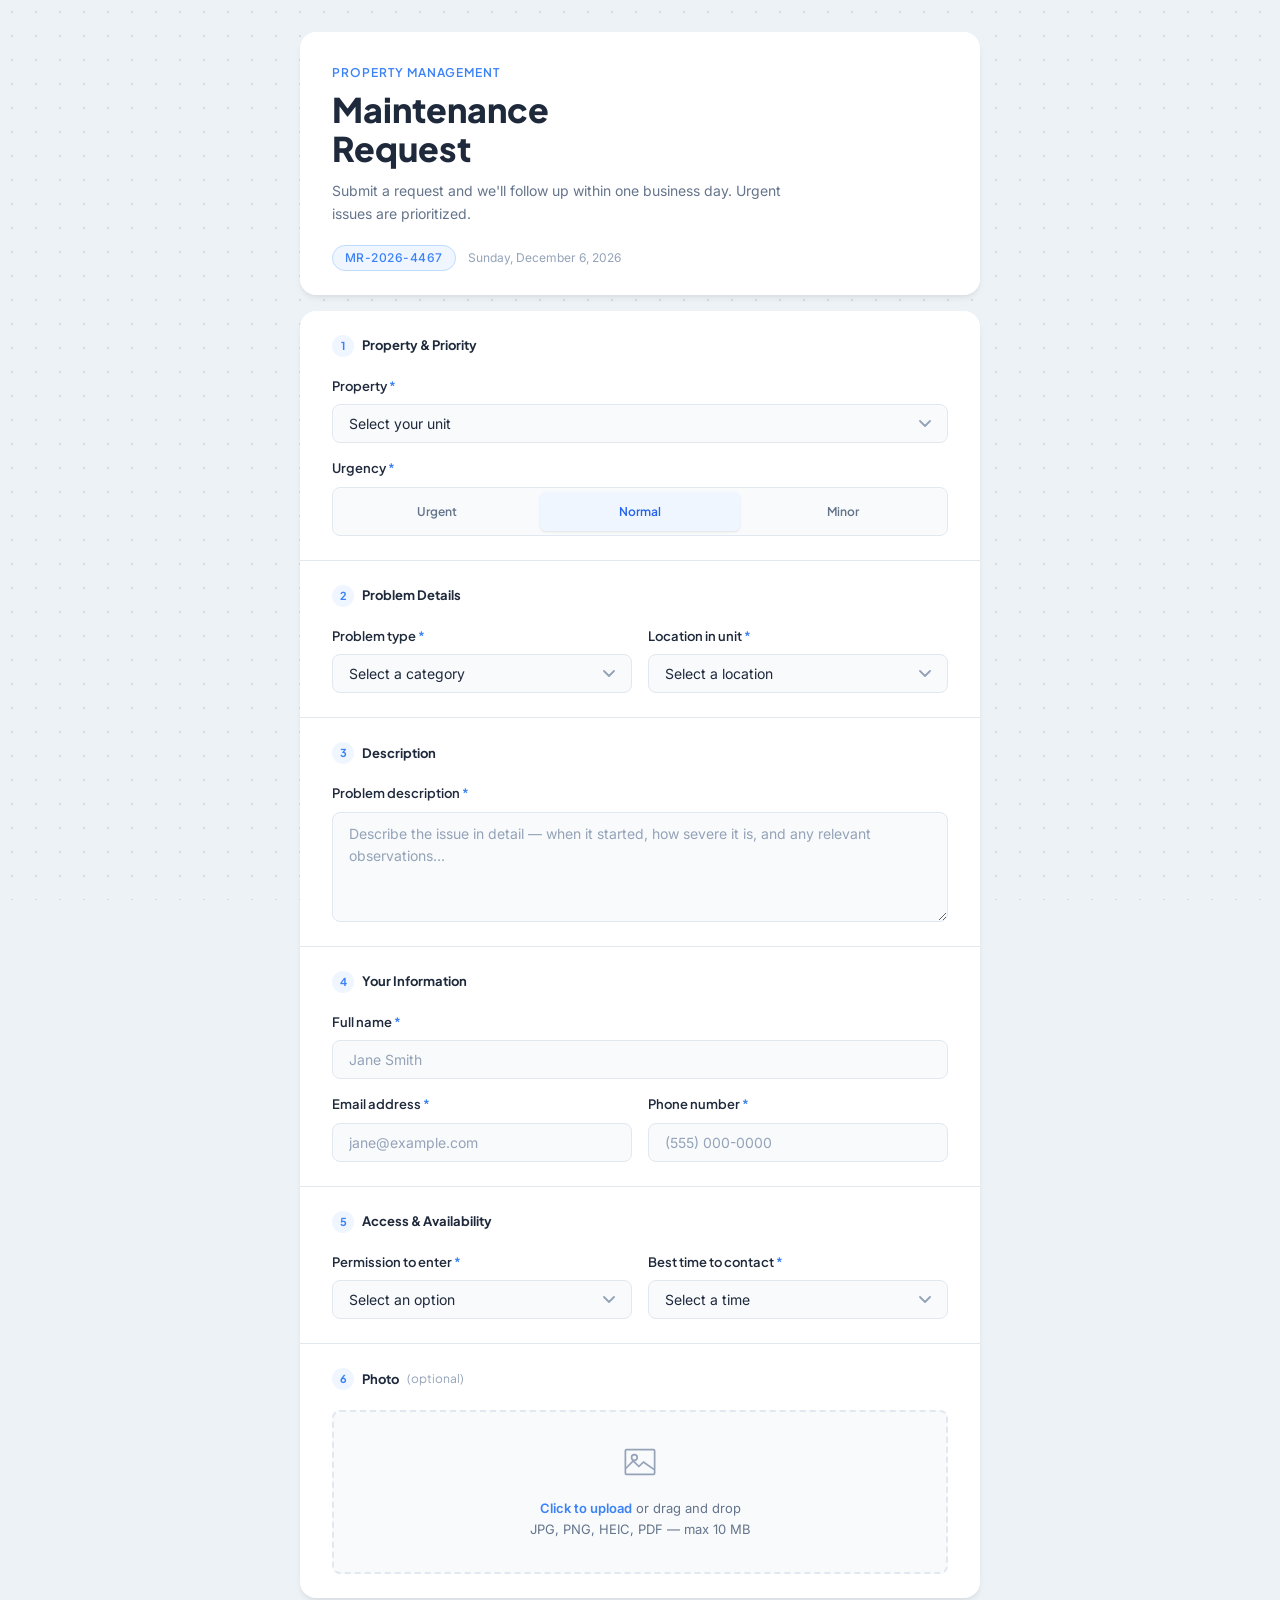
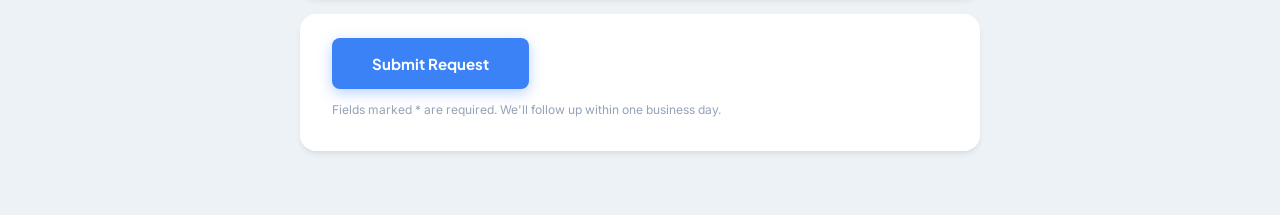
==== maintenance_request.html @ 6df11cc5 "Initial commit: property maintenance request form" ====
<!DOCTYPE html>
<html lang="en">
<head>
  <meta charset="UTF-8" />
  <meta name="viewport" content="width=device-width, initial-scale=1.0" />
  <title>Maintenance Request</title>
  <link rel="stylesheet" href="style.css" />
</head>
<body>

<main class="page">
  <div class="form-container" id="formContainer">

    <!-- Header -->
    <header class="form-header">
      <span class="form-header__eyebrow">Property Management</span>
      <h1 class="form-header__title">Maintenance<br>Request</h1>
      <p class="form-header__subtitle">Submit a request and we'll follow up within one business day. Urgent issues are prioritized.</p>
      <div class="form-header__meta">
        <span class="ref-chip" id="refChip">MR-—</span>
        <span class="form-header__date" id="headerDate"></span>
      </div>
    </header>

    <!-- Error Banner -->
    <div class="error-banner" id="errorBanner" role="alert"></div>

    <!-- Form -->
    <form id="maintenanceForm" novalidate>

      <!-- Section 1: Property + Urgency -->
      <section class="form-section">
        <span class="section-label"><span class="section-num">1</span> Property &amp; Priority</span>
        <div class="field-group">

          <div class="field">
            <label class="field__label field__label--required" for="property">Property</label>
            <select class="field__select" id="property" name="property" required>
              <option value="" disabled selected>Select your unit</option>
            </select>
            <span class="field__error" id="property-error">Please select a property.</span>
          </div>

          <div class="field">
            <span class="field__label field__label--required">Urgency</span>
            <div class="urgency-control" role="group" aria-label="Urgency level">
              <div class="urgency-control__slider urgency-control__slider--normal" id="urgencySlider"></div>
              <button type="button" class="urgency-btn" data-value="urgent" aria-pressed="false">Urgent</button>
              <button type="button" class="urgency-btn" data-value="normal" aria-pressed="true">Normal</button>
              <button type="button" class="urgency-btn" data-value="minor" aria-pressed="false">Minor</button>
            </div>
            <input type="hidden" id="urgency" name="urgency" value="normal" />
            <span class="field__error" id="urgency-error">Please select an urgency level.</span>
          </div>

        </div>
      </section>

      <!-- Section 2: Problem Type + Location -->
      <section class="form-section">
        <span class="section-label"><span class="section-num">2</span> Problem Details</span>
        <div class="field-group">

          <div class="field-row field-row--2">
            <div class="field">
              <label class="field__label field__label--required" for="problemType">Problem type</label>
              <select class="field__select" id="problemType" name="problemType" required>
                <option value="" disabled selected>Select a category</option>
              </select>
              <span class="field__error" id="problemType-error">Please select a problem type.</span>
            </div>

            <div class="field">
              <label class="field__label field__label--required" for="locationInUnit">Location in unit</label>
              <select class="field__select" id="locationInUnit" name="locationInUnit" required>
                <option value="" disabled selected>Select a location</option>
              </select>
              <span class="field__error" id="locationInUnit-error">Please select a location.</span>
            </div>
          </div>

        </div>
      </section>

      <!-- Section 3: Description -->
      <section class="form-section">
        <span class="section-label"><span class="section-num">3</span> Description</span>
        <div class="field-group">
          <div class="field">
            <label class="field__label field__label--required" for="description">Problem description</label>
            <textarea
              class="field__textarea"
              id="description"
              name="description"
              required
              placeholder="Describe the issue in detail — when it started, how severe it is, and any relevant observations…"
            ></textarea>
            <span class="field__error" id="description-error">Please describe the problem.</span>
          </div>
        </div>
      </section>

      <!-- Section 4: Tenant Info -->
      <section class="form-section">
        <span class="section-label"><span class="section-num">4</span> Your Information</span>
        <div class="field-group">

          <div class="field">
            <label class="field__label field__label--required" for="tenantName">Full name</label>
            <input
              class="field__input"
              type="text"
              id="tenantName"
              name="tenantName"
              required
              autocomplete="name"
              placeholder="Jane Smith"
            />
            <span class="field__error" id="tenantName-error">Please enter your name.</span>
          </div>

          <div class="field-row field-row--2">
            <div class="field">
              <label class="field__label field__label--required" for="tenantEmail">Email address</label>
              <input
                class="field__input"
                type="email"
                id="tenantEmail"
                name="tenantEmail"
                required
                autocomplete="email"
                placeholder="jane@example.com"
              />
              <span class="field__error" id="tenantEmail-error">Please enter a valid email address.</span>
            </div>

            <div class="field">
              <label class="field__label field__label--required" for="tenantPhone">Phone number</label>
              <input
                class="field__input"
                type="tel"
                id="tenantPhone"
                name="tenantPhone"
                required
                autocomplete="tel"
                placeholder="(555) 000-0000"
              />
              <span class="field__error" id="tenantPhone-error">Please enter a phone number.</span>
            </div>
          </div>

        </div>
      </section>

      <!-- Section 5: Entry + Best Time -->
      <section class="form-section">
        <span class="section-label"><span class="section-num">5</span> Access &amp; Availability</span>
        <div class="field-group">

          <div class="field-row field-row--2">
            <div class="field">
              <label class="field__label field__label--required" for="permissionToEnter">Permission to enter</label>
              <select class="field__select" id="permissionToEnter" name="permissionToEnter" required>
                <option value="" disabled selected>Select an option</option>
                <option value="Yes">Yes</option>
                <option value="No">No — please contact me first</option>
                <option value="Only with notice">Only with notice</option>
              </select>
              <span class="field__error" id="permissionToEnter-error">Please select an entry option.</span>
            </div>

            <div class="field">
              <label class="field__label field__label--required" for="bestTime">Best time to contact</label>
              <select class="field__select" id="bestTime" name="bestTime" required>
                <option value="" disabled selected>Select a time</option>
                <option value="Morning">Morning (8 am – 12 pm)</option>
                <option value="Afternoon">Afternoon (12 pm – 5 pm)</option>
                <option value="Evening">Evening (5 pm – 8 pm)</option>
              </select>
              <span class="field__error" id="bestTime-error">Please select a best time.</span>
            </div>
          </div>

        </div>
      </section>

      <!-- Section 6: Photo Upload -->
      <section class="form-section">
        <span class="section-label"><span class="section-num">6</span> Photo <span style="font-weight:400;color:var(--ink-light);font-size:12px">(optional)</span></span>
        <div class="field-group">
          <div class="field">
            <div class="drop-zone" id="dropZone">
              <input
                class="drop-zone__input"
                type="file"
                id="photo"
                name="photo"
                accept="image/*,.pdf"
              />
              <svg class="drop-zone__icon" viewBox="0 0 32 32" fill="none" xmlns="http://www.w3.org/2000/svg">
                <rect x="3" y="5" width="26" height="22" rx="1" stroke="currentColor" stroke-width="1.5"/>
                <circle cx="11" cy="12" r="2.5" stroke="currentColor" stroke-width="1.5"/>
                <path d="M3 22l7-7 5 5 4-4 10 7" stroke="currentColor" stroke-width="1.5" stroke-linejoin="round"/>
              </svg>
              <p class="drop-zone__label">
                <strong>Click to upload</strong> or drag and drop<br>
                JPG, PNG, HEIC, PDF — max 10 MB
              </p>
            </div>

            <div class="drop-zone__preview" id="photoPreview">
              <svg width="16" height="16" viewBox="0 0 16 16" fill="none" xmlns="http://www.w3.org/2000/svg" style="flex-shrink:0;opacity:0.5">
                <rect x="1" y="1" width="14" height="14" rx="1" stroke="currentColor" stroke-width="1.2"/>
                <path d="M1 11l4-4 3 3 2-2 5 4" stroke="currentColor" stroke-width="1.2"/>
              </svg>
              <span class="drop-zone__preview-name" id="photoName"></span>
              <button type="button" class="drop-zone__preview-remove" id="photoRemove">Remove</button>
            </div>
          </div>
        </div>
      </section>

    </form>

    <!-- Submit footer (outside form card, its own card) -->
    <footer class="form-footer">
      <button type="submit" form="maintenanceForm" class="submit-btn" id="submitBtn">
        <span class="submit-label" id="submitLabel">Submit Request</span>
        <div class="dot-pulse" id="dotPulse" aria-hidden="true">
          <span></span><span></span><span></span>
        </div>
      </button>
      <p class="form-footer__note">Fields marked * are required. We'll follow up within one business day.</p>
    </footer>

    <!-- Success State -->
    <div class="success-state" id="successState" hidden>
      <div class="success-card">
        <div class="success-card__icon">
          <svg width="20" height="20" viewBox="0 0 20 20" fill="none" xmlns="http://www.w3.org/2000/svg">
            <path d="M4 10l4 4 8-8" stroke="currentColor" stroke-width="2" stroke-linecap="square"/>
          </svg>
        </div>
        <h2 class="success-card__title">Request Received</h2>
        <p class="success-card__body">Your maintenance request has been submitted. We'll be in touch within one business day to schedule a visit or follow up with questions.</p>
        <div class="success-card__ref" id="successRef"></div>
        <div class="success-card__details" id="successDetails"></div>
        <button type="button" class="new-request-btn" id="newRequestBtn">Submit another request</button>
      </div>
    </div>

  </div>
</main>

<script src="config.js"></script>
<script src="script.js"></script>
</body>
</html>
---- style.css ----
@import url('https://fonts.googleapis.com/css2?family=Plus+Jakarta+Sans:wght@400;500;600;700;800&family=Inter:wght@300;400;500&display=swap');

/* ── Custom Properties ───────────────────────────────────────────── */
:root {
  --bg:           #EDF2F7;
  --page-bg:      #EDF2F7;
  --card:         #FFFFFF;
  --ink:          #1E293B;
  --ink-muted:    #64748B;
  --ink-light:    #94A3B8;
  --accent:       #3B82F6;
  --accent-hover: #2563EB;
  --accent-light: #EFF6FF;
  --accent-mid:   #BFDBFE;
  --border:       #E2E8F0;
  --border-focus: #93C5FD;
  --surface:      #F8FAFC;
  --error:        #DC2626;
  --error-light:  #FEF2F2;
  --error-border: #FECACA;
  --success:      #16A34A;
  --success-light:#F0FDF4;
  --urgent-bg:    #FEF2F2;
  --urgent-text:  #DC2626;
  --normal-bg:    #EFF6FF;
  --normal-text:  #2563EB;
  --minor-bg:     #F0FDF4;
  --minor-text:   #16A34A;

  --font-display: 'Plus Jakarta Sans', sans-serif;
  --font-body:    'Inter', sans-serif;

  --sp-1: 4px;
  --sp-2: 8px;
  --sp-3: 12px;
  --sp-4: 16px;
  --sp-5: 20px;
  --sp-6: 24px;
  --sp-8: 32px;
  --sp-10: 40px;
  --sp-12: 48px;
  --sp-16: 64px;

  --radius-sm: 8px;
  --radius:    12px;
  --radius-lg: 16px;
  --shadow-sm: 0 1px 3px rgba(0,0,0,0.06), 0 1px 2px rgba(0,0,0,0.04);
  --shadow:    0 4px 6px -1px rgba(0,0,0,0.07), 0 2px 4px -1px rgba(0,0,0,0.04);
  --shadow-lg: 0 10px 25px -5px rgba(0,0,0,0.08), 0 4px 10px -5px rgba(0,0,0,0.04);
  --transition: 180ms ease;
}

/* ── Reset ───────────────────────────────────────────────────────── */
*, *::before, *::after { box-sizing: border-box; margin: 0; padding: 0; }
html { font-size: 16px; -webkit-font-smoothing: antialiased; }
body {
  font-family: var(--font-body);
  background-color: var(--page-bg);
  color: var(--ink);
  line-height: 1.5;
  min-height: 100vh;
}

/* ── Subtle dot background ───────────────────────────────────────── */
body::before {
  content: '';
  position: fixed;
  inset: 0;
  pointer-events: none;
  background-image: radial-gradient(circle, rgba(148,163,184,0.3) 1px, transparent 1px);
  background-size: 24px 24px;
  z-index: 0;
}

/* ── Page Layout ─────────────────────────────────────────────────── */
.page {
  position: relative;
  z-index: 1;
  min-height: 100vh;
  padding: var(--sp-8) var(--sp-4) var(--sp-16);
  display: flex;
  flex-direction: column;
  align-items: center;
}

.form-container {
  width: 100%;
  max-width: 680px;
}

/* ── Form Header ─────────────────────────────────────────────────── */
.form-header {
  background: var(--card);
  border-radius: var(--radius-lg);
  box-shadow: var(--shadow);
  padding: var(--sp-8) var(--sp-8) var(--sp-6);
  margin-bottom: var(--sp-4);
  display: flex;
  flex-direction: column;
  gap: var(--sp-2);
}

.form-header__eyebrow {
  font-family: var(--font-display);
  font-size: 12px;
  font-weight: 600;
  letter-spacing: 0.08em;
  text-transform: uppercase;
  color: var(--accent);
}

.form-header__title {
  font-family: var(--font-display);
  font-size: clamp(24px, 4vw, 34px);
  font-weight: 800;
  line-height: 1.15;
  color: var(--ink);
}

.form-header__subtitle {
  font-size: 14px;
  color: var(--ink-muted);
  max-width: 460px;
  line-height: 1.6;
  margin-top: var(--sp-1);
}

.form-header__meta {
  display: flex;
  align-items: center;
  gap: var(--sp-3);
  margin-top: var(--sp-3);
  flex-wrap: wrap;
}

.ref-chip {
  font-family: var(--font-body);
  font-size: 12px;
  font-weight: 500;
  color: var(--accent);
  background: var(--accent-light);
  border: 1px solid var(--accent-mid);
  padding: 3px var(--sp-3);
  border-radius: 100px;
  letter-spacing: 0.04em;
}

.form-header__date {
  font-size: 12px;
  color: var(--ink-light);
}

/* ── Error Banner ────────────────────────────────────────────────── */
.error-banner {
  display: none;
  background: var(--error-light);
  border: 1px solid var(--error-border);
  border-left: 4px solid var(--error);
  border-radius: var(--radius-sm);
  padding: var(--sp-3) var(--sp-4);
  font-size: 13px;
  color: var(--error);
  margin-bottom: var(--sp-4);
}

.error-banner--visible { display: block; }

/* ── Form card wrapper ───────────────────────────────────────────── */
#maintenanceForm {
  background: var(--card);
  border-radius: var(--radius-lg);
  box-shadow: var(--shadow);
  overflow: hidden;
}

/* ── Form Sections ───────────────────────────────────────────────── */
.form-section {
  padding: var(--sp-6) var(--sp-8);
  border-bottom: 1px solid var(--border);
}

.form-section:last-of-type {
  border-bottom: none;
}

.section-label {
  font-family: var(--font-display);
  font-size: 13px;
  font-weight: 700;
  color: var(--ink);
  margin-bottom: var(--sp-5);
  display: flex;
  align-items: center;
  gap: var(--sp-2);
}

.section-num {
  display: inline-flex;
  align-items: center;
  justify-content: center;
  width: 22px;
  height: 22px;
  background: var(--accent-light);
  color: var(--accent);
  border-radius: 50%;
  font-size: 11px;
  font-weight: 700;
  flex-shrink: 0;
}

/* ── Field Groups ────────────────────────────────────────────────── */
.field-group {
  display: flex;
  flex-direction: column;
  gap: var(--sp-4);
}

.field-row {
  display: grid;
  grid-template-columns: 1fr;
  gap: var(--sp-4);
}

@media (min-width: 580px) {
  .field-row--2 { grid-template-columns: 1fr 1fr; }
  .field-row--3 { grid-template-columns: 1fr 1fr 1fr; }
}

/* ── Individual Fields ───────────────────────────────────────────── */
.field {
  display: flex;
  flex-direction: column;
  gap: var(--sp-2);
}

.field__label {
  font-family: var(--font-display);
  font-size: 13px;
  font-weight: 600;
  color: var(--ink);
}

.field__label--required::after {
  content: ' *';
  color: var(--accent);
}

.field__input,
.field__select,
.field__textarea {
  font-family: var(--font-body);
  font-size: 14px;
  font-weight: 400;
  color: var(--ink);
  background: var(--surface);
  border: 1.5px solid var(--border);
  border-radius: var(--radius-sm);
  padding: 10px var(--sp-4);
  width: 100%;
  transition: border-color var(--transition), box-shadow var(--transition), background var(--transition);
  appearance: none;
  -webkit-appearance: none;
}

.field__input::placeholder,
.field__textarea::placeholder {
  color: var(--ink-light);
}

.field__input:focus,
.field__select:focus,
.field__textarea:focus {
  outline: none;
  background: #fff;
  border-color: var(--border-focus);
  box-shadow: 0 0 0 3px var(--accent-light);
}

.field__input[aria-invalid="true"],
.field__select[aria-invalid="true"],
.field__textarea[aria-invalid="true"] {
  border-color: var(--error);
  background: var(--error-light);
  box-shadow: 0 0 0 3px var(--error-light);
}

.field__select {
  background-image: url("data:image/svg+xml,%3Csvg xmlns='http://www.w3.org/2000/svg' width='12' height='8' viewBox='0 0 12 8'%3E%3Cpath d='M1 1l5 5 5-5' stroke='%2394A3B8' stroke-width='1.8' fill='none' stroke-linecap='round' stroke-linejoin='round'/%3E%3C/svg%3E");
  background-repeat: no-repeat;
  background-position: right var(--sp-4) center;
  padding-right: var(--sp-10);
  cursor: pointer;
}

.field__textarea {
  resize: vertical;
  min-height: 110px;
  line-height: 1.6;
}

.field__error {
  font-size: 12px;
  color: var(--error);
  display: none;
  font-weight: 500;
}

.field__error--visible { display: block; }

/* ── Urgency Segmented Control ───────────────────────────────────── */
.urgency-control {
  position: relative;
  display: grid;
  grid-template-columns: 1fr 1fr 1fr;
  border: 1.5px solid var(--border);
  border-radius: var(--radius-sm);
  overflow: hidden;
  background: var(--surface);
  padding: 4px;
  gap: 4px;
}

.urgency-control__slider { display: none; }

.urgency-btn {
  position: relative;
  z-index: 1;
  padding: var(--sp-3) var(--sp-2);
  border: none;
  background: transparent;
  cursor: pointer;
  font-family: var(--font-display);
  font-size: 12px;
  font-weight: 600;
  color: var(--ink-muted);
  transition: all var(--transition);
  text-align: center;
  border-radius: 6px;
  user-select: none;
}

.urgency-btn:hover { background: var(--border); color: var(--ink); }

.urgency-btn[data-value="urgent"][aria-pressed="true"] {
  background: var(--urgent-bg);
  color: var(--urgent-text);
  box-shadow: var(--shadow-sm);
}

.urgency-btn[data-value="normal"][aria-pressed="true"] {
  background: var(--normal-bg);
  color: var(--normal-text);
  box-shadow: var(--shadow-sm);
}

.urgency-btn[data-value="minor"][aria-pressed="true"] {
  background: var(--minor-bg);
  color: var(--minor-text);
  box-shadow: var(--shadow-sm);
}

/* ── File Upload Drop Zone ───────────────────────────────────────── */
.drop-zone {
  border: 2px dashed var(--border);
  border-radius: var(--radius-sm);
  padding: var(--sp-8) var(--sp-6);
  text-align: center;
  cursor: pointer;
  transition: background var(--transition), border-color var(--transition);
  position: relative;
  background: var(--surface);
}

.drop-zone:hover,
.drop-zone--dragover {
  background: var(--accent-light);
  border-color: var(--accent);
}

.drop-zone__input {
  position: absolute;
  inset: 0;
  opacity: 0;
  cursor: pointer;
  width: 100%;
  height: 100%;
}

.drop-zone__icon {
  width: 36px;
  height: 36px;
  margin: 0 auto var(--sp-3);
  color: var(--ink-light);
}

.drop-zone__label {
  font-size: 13px;
  color: var(--ink-muted);
  line-height: 1.6;
}

.drop-zone__label strong {
  color: var(--accent);
  font-weight: 600;
}

.drop-zone__preview {
  display: none;
  align-items: center;
  gap: var(--sp-3);
  margin-top: var(--sp-3);
  padding: var(--sp-3) var(--sp-4);
  background: var(--success-light);
  border: 1px solid #BBF7D0;
  border-radius: var(--radius-sm);
  text-align: left;
}

.drop-zone__preview--visible { display: flex; }

.drop-zone__preview-name {
  font-size: 13px;
  font-weight: 500;
  color: var(--success);
  flex: 1;
  overflow: hidden;
  text-overflow: ellipsis;
  white-space: nowrap;
}

.drop-zone__preview-remove {
  background: none;
  border: none;
  cursor: pointer;
  font-size: 12px;
  color: var(--ink-muted);
  padding: 0;
  flex-shrink: 0;
  font-weight: 500;
}

.drop-zone__preview-remove:hover { color: var(--error); }

/* ── Submit Button ───────────────────────────────────────────────── */
.form-footer {
  padding: var(--sp-6) var(--sp-8) var(--sp-8);
  background: var(--card);
  border-radius: var(--radius-lg);
  box-shadow: var(--shadow);
  margin-top: var(--sp-4);
  display: flex;
  flex-direction: column;
  gap: var(--sp-3);
}

.submit-btn {
  font-family: var(--font-display);
  font-size: 15px;
  font-weight: 700;
  color: #fff;
  background: var(--accent);
  border: none;
  border-radius: var(--radius-sm);
  padding: var(--sp-4) var(--sp-8);
  cursor: pointer;
  transition: background var(--transition), transform 80ms ease, box-shadow var(--transition);
  display: flex;
  align-items: center;
  justify-content: center;
  gap: var(--sp-3);
  min-height: 50px;
  width: 100%;
  box-shadow: 0 4px 14px rgba(59,130,246,0.35);
}

@media (min-width: 580px) {
  .submit-btn { width: auto; align-self: flex-start; padding: var(--sp-4) var(--sp-10); }
}

.submit-btn:hover:not(:disabled) {
  background: var(--accent-hover);
  box-shadow: 0 6px 18px rgba(59,130,246,0.45);
}

.submit-btn:active:not(:disabled) { transform: translateY(1px); box-shadow: none; }

.submit-btn:disabled { opacity: 0.6; cursor: not-allowed; box-shadow: none; }

/* Loading dots */
.dot-pulse {
  display: none;
  gap: 5px;
  align-items: center;
}

.dot-pulse--visible { display: flex; }

.dot-pulse span {
  width: 5px;
  height: 5px;
  border-radius: 50%;
  background: #fff;
  animation: pulse 1.2s ease-in-out infinite;
}

.dot-pulse span:nth-child(2) { animation-delay: 0.2s; }
.dot-pulse span:nth-child(3) { animation-delay: 0.4s; }

@keyframes pulse {
  0%, 80%, 100% { transform: scale(0.7); opacity: 0.5; }
  40%            { transform: scale(1);   opacity: 1;   }
}

.submit-label { transition: opacity var(--transition); }

.form-footer__note {
  font-size: 12px;
  color: var(--ink-light);
}

/* ── Success State ───────────────────────────────────────────────── */
.success-state {
  padding: var(--sp-4) 0;
  animation: slideUp 350ms cubic-bezier(0.4, 0, 0.2, 1) both;
}

@keyframes slideUp {
  from { opacity: 0; transform: translateY(20px); }
  to   { opacity: 1; transform: translateY(0);    }
}

.success-card {
  background: var(--card);
  border-radius: var(--radius-lg);
  box-shadow: var(--shadow-lg);
  padding: var(--sp-10) var(--sp-8);
}

.success-card__icon {
  width: 52px;
  height: 52px;
  background: var(--success-light);
  border-radius: 50%;
  display: flex;
  align-items: center;
  justify-content: center;
  color: var(--success);
  margin-bottom: var(--sp-5);
}

.success-card__title {
  font-family: var(--font-display);
  font-size: 26px;
  font-weight: 800;
  color: var(--ink);
  margin-bottom: var(--sp-2);
}

.success-card__body {
  font-size: 14px;
  color: var(--ink-muted);
  margin-bottom: var(--sp-5);
  line-height: 1.7;
  max-width: 440px;
}

.success-card__ref {
  font-size: 13px;
  font-weight: 600;
  color: var(--accent);
  background: var(--accent-light);
  border: 1px solid var(--accent-mid);
  display: inline-block;
  padding: var(--sp-2) var(--sp-4);
  border-radius: 100px;
  margin-bottom: var(--sp-6);
}

.success-card__details {
  border-top: 1px solid var(--border);
  padding-top: var(--sp-5);
  display: flex;
  flex-direction: column;
  gap: var(--sp-3);
}

.success-detail {
  display: flex;
  gap: var(--sp-4);
  font-size: 14px;
  align-items: baseline;
}

.success-detail__key {
  font-size: 12px;
  font-weight: 600;
  color: var(--ink-light);
  text-transform: uppercase;
  letter-spacing: 0.05em;
  min-width: 100px;
}

.success-detail__val { color: var(--ink); font-weight: 500; }

.new-request-btn {
  margin-top: var(--sp-8);
  font-family: var(--font-display);
  font-size: 13px;
  font-weight: 600;
  background: none;
  border: 1.5px solid var(--border);
  color: var(--ink-muted);
  padding: var(--sp-3) var(--sp-5);
  cursor: pointer;
  transition: all var(--transition);
  border-radius: var(--radius-sm);
}

.new-request-btn:hover {
  border-color: var(--accent);
  color: var(--accent);
  background: var(--accent-light);
}

/* ── Form slide-out on success ───────────────────────────────────── */
@keyframes fadeSlideOut {
  to { opacity: 0; transform: translateY(-12px); pointer-events: none; }
}

/* ── Scrollbar ───────────────────────────────────────────────────── */
::-webkit-scrollbar { width: 6px; }
::-webkit-scrollbar-track { background: var(--page-bg); }
::-webkit-scrollbar-thumb { background: var(--border); border-radius: 3px; }
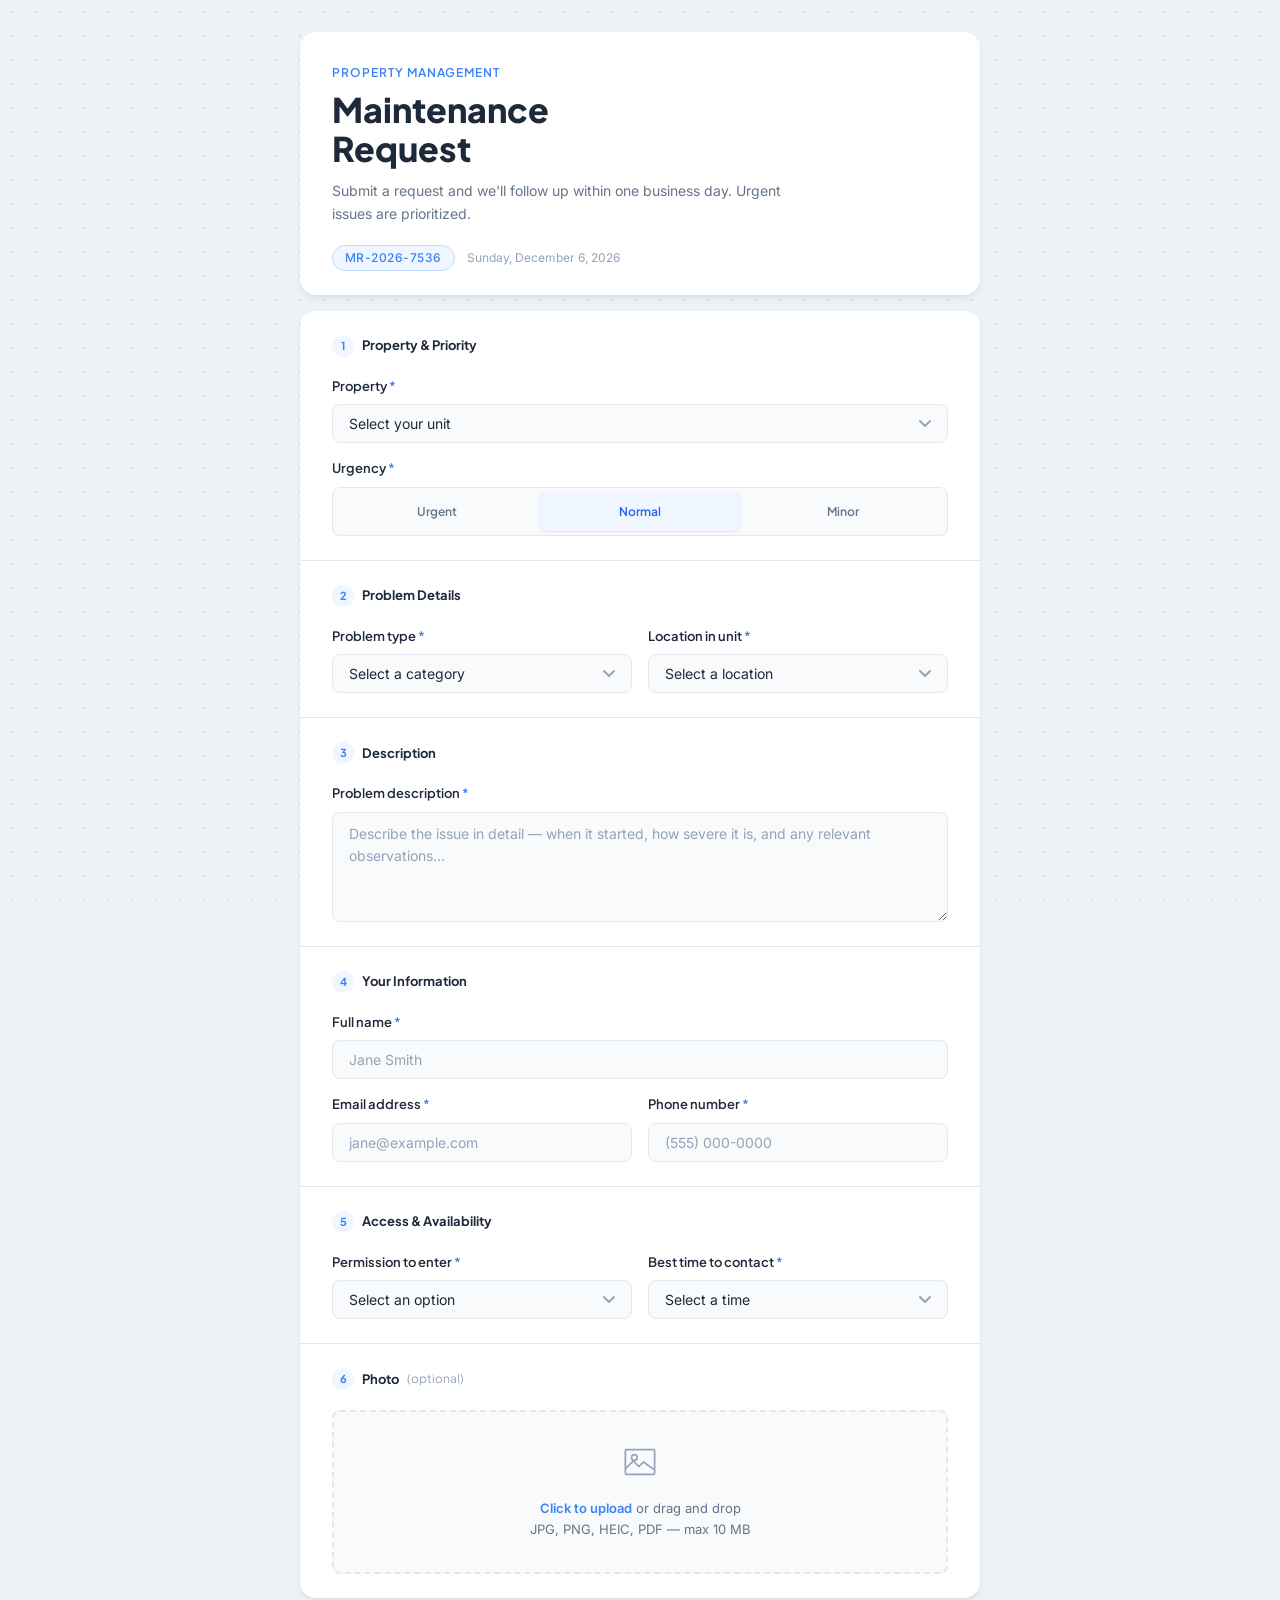
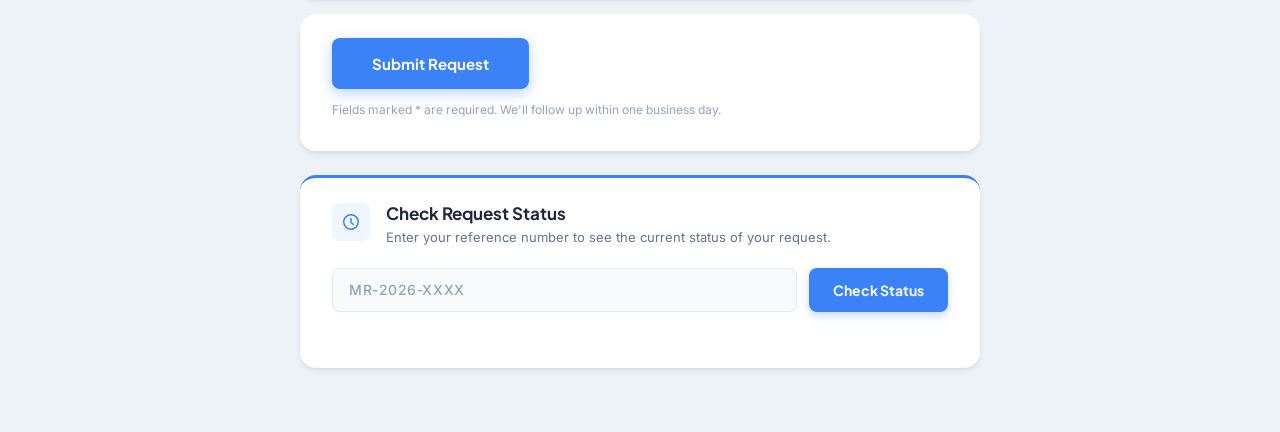
==== commit 9ecd1beb: "Add request status checker with Notion integration support" ====
--- a/maintenance_request.html
+++ b/maintenance_request.html
@@ -233,6 +233,87 @@
       <p class="form-footer__note">Fields marked * are required. We'll follow up within one business day.</p>
     </footer>
 
+    <!-- Status Checker -->
+    <section class="status-checker" id="statusChecker" aria-label="Check request status">
+
+      <div class="status-checker__header">
+        <div class="status-checker__icon" aria-hidden="true">
+          <svg width="18" height="18" viewBox="0 0 18 18" fill="none" xmlns="http://www.w3.org/2000/svg">
+            <circle cx="9" cy="9" r="7.25" stroke="currentColor" stroke-width="1.5"/>
+            <path d="M9 5.5v4l2.5 2" stroke="currentColor" stroke-width="1.5" stroke-linecap="round" stroke-linejoin="round"/>
+          </svg>
+        </div>
+        <div>
+          <h2 class="status-checker__title">Check Request Status</h2>
+          <p class="status-checker__subtitle">Enter your reference number to see the current status of your request.</p>
+        </div>
+      </div>
+
+      <div class="status-checker__form">
+        <div class="status-checker__input-row">
+          <input
+            class="status-checker__input"
+            type="text"
+            id="statusRefInput"
+            placeholder="MR-2026-XXXX"
+            autocomplete="off"
+            spellcheck="false"
+            maxlength="15"
+            aria-label="Reference number"
+          />
+          <button class="status-checker__btn" id="statusCheckBtn" type="button">
+            <span class="status-checker__btn-label" id="statusBtnLabel">Check Status</span>
+            <div class="dot-pulse status-checker__btn-dots" id="statusDotPulse" aria-hidden="true">
+              <span></span><span></span><span></span>
+            </div>
+          </button>
+        </div>
+        <p class="status-checker__input-hint" id="statusInputHint" aria-live="polite"></p>
+      </div>
+
+      <div class="status-result" id="statusResult" hidden>
+
+        <div class="status-result__not-found" id="statusNotFound" hidden>
+          <svg width="16" height="16" viewBox="0 0 16 16" fill="none" aria-hidden="true">
+            <circle cx="8" cy="8" r="6.25" stroke="currentColor" stroke-width="1.5"/>
+            <path d="M8 5v3.5" stroke="currentColor" stroke-width="1.5" stroke-linecap="round"/>
+            <circle cx="8" cy="11" r="0.75" fill="currentColor"/>
+          </svg>
+          <span>No request found for that reference number. Please double-check and try again.</span>
+        </div>
+
+        <div class="status-result__card" id="statusCard" hidden>
+          <div class="status-result__top">
+            <div class="status-result__ref-row">
+              <span class="status-result__ref" id="statusCardRef"></span>
+              <span class="status-badge" id="statusBadge"></span>
+            </div>
+            <p class="status-result__submitted" id="statusCardSubmitted"></p>
+          </div>
+          <div class="status-result__details">
+            <div class="status-result__detail">
+              <span class="status-result__detail-key">Property</span>
+              <span class="status-result__detail-val" id="statusCardProperty"></span>
+            </div>
+            <div class="status-result__detail">
+              <span class="status-result__detail-key">Problem type</span>
+              <span class="status-result__detail-val" id="statusCardProblemType"></span>
+            </div>
+            <div class="status-result__detail">
+              <span class="status-result__detail-key">Tenant</span>
+              <span class="status-result__detail-val" id="statusCardTenant"></span>
+            </div>
+          </div>
+          <div class="status-result__notes" id="statusCardNotesWrap" hidden>
+            <span class="status-result__notes-label">Notes from management</span>
+            <p class="status-result__notes-body" id="statusCardNotes"></p>
+          </div>
+        </div>
+
+      </div>
+
+    </section>
+
     <!-- Success State -->
     <div class="success-state" id="successState" hidden>
       <div class="success-card">
--- a/style.css
+++ b/style.css
@@ -627,6 +627,277 @@
   to { opacity: 0; transform: translateY(-12px); pointer-events: none; }
 }
 
+/* ── Status badge color tokens ───────────────────────────────────── */
+:root {
+  --status-submitted-bg:    #EFF6FF;
+  --status-submitted-text:  #1D4ED8;
+  --status-submitted-ring:  #BFDBFE;
+  --status-inprogress-bg:   #FFFBEB;
+  --status-inprogress-text: #B45309;
+  --status-inprogress-ring: #FDE68A;
+  --status-scheduled-bg:    #F5F3FF;
+  --status-scheduled-text:  #6D28D9;
+  --status-scheduled-ring:  #DDD6FE;
+  --status-resolved-bg:     #F0FDF4;
+  --status-resolved-text:   #15803D;
+  --status-resolved-ring:   #BBF7D0;
+}
+
+/* ── Status Checker Card ─────────────────────────────────────────── */
+.status-checker {
+  background: var(--card);
+  border-radius: var(--radius-lg);
+  box-shadow: var(--shadow);
+  padding: var(--sp-6) var(--sp-8) var(--sp-8);
+  margin-top: var(--sp-6);
+  border-top: 3px solid var(--accent);
+}
+
+.status-checker__header {
+  display: flex;
+  align-items: flex-start;
+  gap: var(--sp-4);
+  margin-bottom: var(--sp-5);
+}
+
+.status-checker__icon {
+  width: 38px;
+  height: 38px;
+  background: var(--accent-light);
+  border-radius: var(--radius-sm);
+  display: flex;
+  align-items: center;
+  justify-content: center;
+  color: var(--accent);
+  flex-shrink: 0;
+  margin-top: 1px;
+}
+
+.status-checker__title {
+  font-family: var(--font-display);
+  font-size: 17px;
+  font-weight: 700;
+  color: var(--ink);
+  line-height: 1.3;
+}
+
+.status-checker__subtitle {
+  font-size: 13px;
+  color: var(--ink-muted);
+  margin-top: var(--sp-1);
+  line-height: 1.5;
+}
+
+.status-checker__form { display: flex; flex-direction: column; gap: var(--sp-2); }
+
+.status-checker__input-row {
+  display: flex;
+  gap: var(--sp-3);
+  flex-wrap: wrap;
+}
+
+.status-checker__input {
+  font-family: var(--font-body);
+  font-size: 14px;
+  font-weight: 500;
+  color: var(--ink);
+  background: var(--surface);
+  border: 1.5px solid var(--border);
+  border-radius: var(--radius-sm);
+  padding: 10px var(--sp-4);
+  flex: 1;
+  min-width: 160px;
+  letter-spacing: 0.04em;
+  transition: border-color var(--transition), box-shadow var(--transition), background var(--transition);
+}
+
+.status-checker__input::placeholder { color: var(--ink-light); letter-spacing: 0.04em; }
+
+.status-checker__input:focus {
+  outline: none;
+  background: #fff;
+  border-color: var(--border-focus);
+  box-shadow: 0 0 0 3px var(--accent-light);
+}
+
+.status-checker__input--error {
+  border-color: var(--error);
+  background: var(--error-light);
+  box-shadow: 0 0 0 3px var(--error-light);
+}
+
+.status-checker__btn {
+  font-family: var(--font-display);
+  font-size: 14px;
+  font-weight: 700;
+  color: #fff;
+  background: var(--accent);
+  border: none;
+  border-radius: var(--radius-sm);
+  padding: 10px var(--sp-6);
+  cursor: pointer;
+  transition: background var(--transition), box-shadow var(--transition), transform 80ms ease;
+  display: flex;
+  align-items: center;
+  justify-content: center;
+  gap: var(--sp-2);
+  min-height: 44px;
+  white-space: nowrap;
+  box-shadow: 0 4px 10px rgba(59,130,246,0.28);
+  flex-shrink: 0;
+}
+
+.status-checker__btn:hover:not(:disabled) {
+  background: var(--accent-hover);
+  box-shadow: 0 6px 14px rgba(59,130,246,0.38);
+}
+
+.status-checker__btn:active:not(:disabled) { transform: translateY(1px); box-shadow: none; }
+.status-checker__btn:disabled { opacity: 0.6; cursor: not-allowed; box-shadow: none; }
+
+.status-checker__btn-dots { display: none; }
+.status-checker__btn-dots--visible { display: flex; }
+
+.status-checker__input-hint {
+  font-size: 12px;
+  color: var(--error);
+  min-height: 16px;
+  font-weight: 500;
+}
+
+/* ── Result area ─────────────────────────────────────────────────── */
+.status-result {
+  margin-top: var(--sp-5);
+  animation: slideUp 300ms cubic-bezier(0.4, 0, 0.2, 1) both;
+}
+
+.status-result__not-found {
+  display: flex;
+  align-items: flex-start;
+  gap: var(--sp-3);
+  padding: var(--sp-4);
+  background: var(--error-light);
+  border: 1px solid var(--error-border);
+  border-radius: var(--radius-sm);
+  font-size: 13px;
+  color: var(--error);
+  font-weight: 500;
+  line-height: 1.5;
+}
+
+.status-result__not-found svg { flex-shrink: 0; margin-top: 1px; }
+
+.status-result__card {
+  background: var(--surface);
+  border: 1.5px solid var(--border);
+  border-radius: var(--radius);
+  overflow: hidden;
+}
+
+.status-result__top {
+  padding: var(--sp-4) var(--sp-5);
+  border-bottom: 1px solid var(--border);
+}
+
+.status-result__ref-row {
+  display: flex;
+  align-items: center;
+  justify-content: space-between;
+  gap: var(--sp-3);
+  flex-wrap: wrap;
+}
+
+.status-result__ref {
+  font-family: var(--font-body);
+  font-size: 13px;
+  font-weight: 600;
+  color: var(--ink-muted);
+  letter-spacing: 0.05em;
+}
+
+.status-result__submitted {
+  font-size: 12px;
+  color: var(--ink-light);
+  margin-top: var(--sp-1);
+}
+
+.status-result__details {
+  padding: var(--sp-4) var(--sp-5);
+  display: flex;
+  flex-direction: column;
+  gap: var(--sp-3);
+  border-bottom: 1px solid var(--border);
+}
+
+.status-result__detail {
+  display: flex;
+  gap: var(--sp-4);
+  font-size: 13px;
+  align-items: baseline;
+}
+
+.status-result__detail-key {
+  font-size: 11px;
+  font-weight: 600;
+  color: var(--ink-light);
+  text-transform: uppercase;
+  letter-spacing: 0.06em;
+  min-width: 90px;
+  flex-shrink: 0;
+}
+
+.status-result__detail-val { color: var(--ink); font-weight: 500; }
+
+.status-result__notes {
+  padding: var(--sp-4) var(--sp-5);
+  background: #FFFBEB;
+  border-top: 1px solid #FDE68A;
+}
+
+.status-result__notes-label {
+  font-size: 11px;
+  font-weight: 700;
+  text-transform: uppercase;
+  letter-spacing: 0.06em;
+  color: #B45309;
+  display: block;
+  margin-bottom: var(--sp-2);
+}
+
+.status-result__notes-body {
+  font-size: 13px;
+  color: var(--ink);
+  line-height: 1.65;
+  white-space: pre-wrap;
+}
+
+/* ── Status badges ───────────────────────────────────────────────── */
+.status-badge {
+  display: inline-flex;
+  align-items: center;
+  font-family: var(--font-display);
+  font-size: 11px;
+  font-weight: 700;
+  letter-spacing: 0.06em;
+  text-transform: uppercase;
+  padding: 3px 10px;
+  border-radius: 100px;
+  white-space: nowrap;
+  border: 1px solid transparent;
+}
+
+.status-badge--submitted   { background: var(--status-submitted-bg);   color: var(--status-submitted-text);   border-color: var(--status-submitted-ring);   }
+.status-badge--in-progress { background: var(--status-inprogress-bg);  color: var(--status-inprogress-text);  border-color: var(--status-inprogress-ring);  }
+.status-badge--scheduled   { background: var(--status-scheduled-bg);   color: var(--status-scheduled-text);   border-color: var(--status-scheduled-ring);   }
+.status-badge--resolved    { background: var(--status-resolved-bg);    color: var(--status-resolved-text);    border-color: var(--status-resolved-ring);    }
+
+@media (max-width: 479px) {
+  .status-checker { padding: var(--sp-5) var(--sp-5) var(--sp-6); }
+  .status-checker__btn { width: 100%; }
+  .status-checker__input-row { flex-direction: column; }
+  .status-result__detail-key { min-width: 75px; }
+}
+
 /* ── Scrollbar ───────────────────────────────────────────────────── */
 ::-webkit-scrollbar { width: 6px; }
 ::-webkit-scrollbar-track { background: var(--page-bg); }
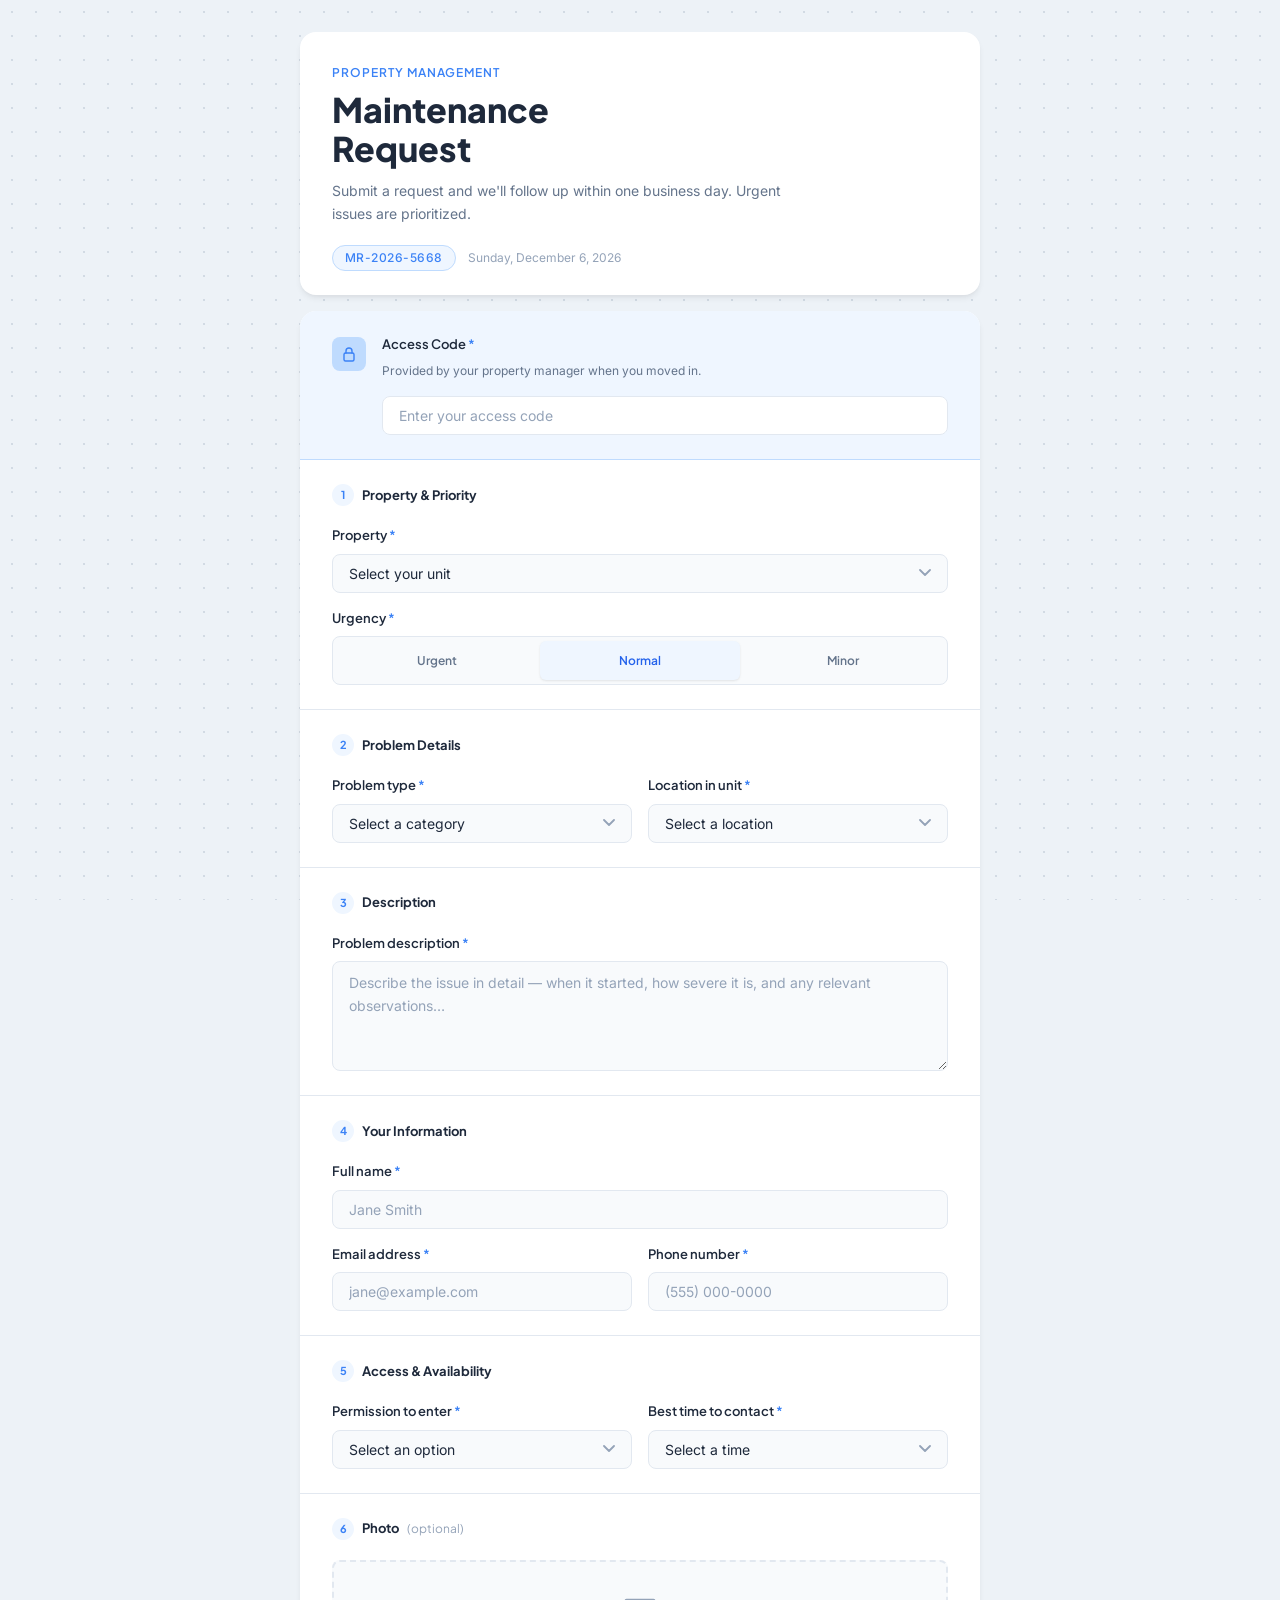
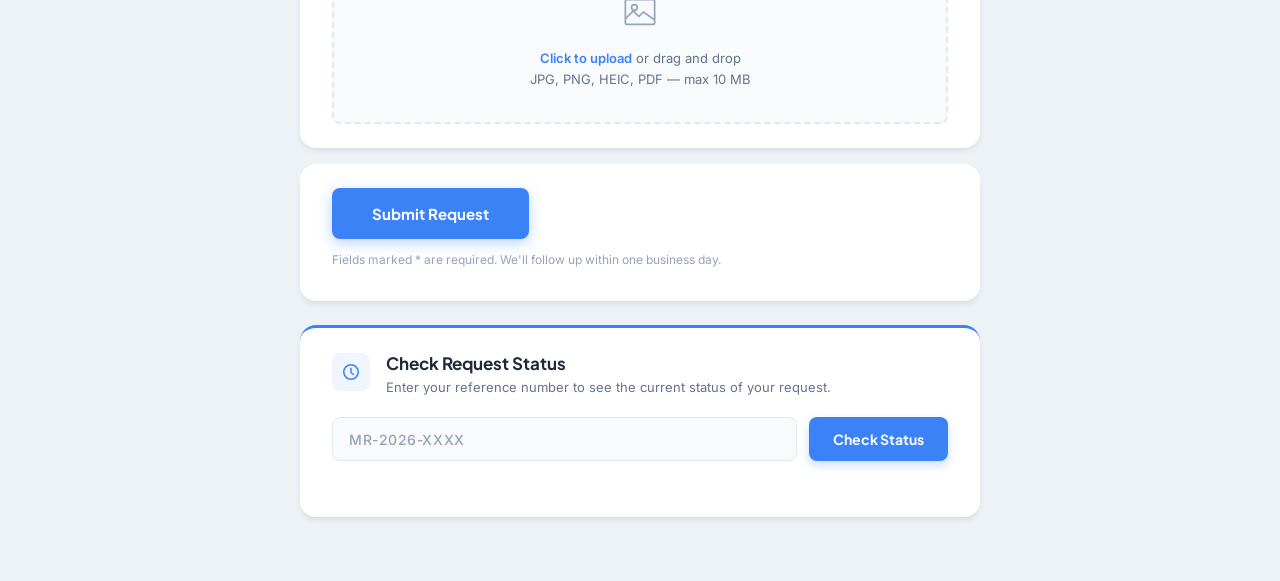
==== commit 9833a725: "Add access code gate to block fake submissions" ====
--- a/maintenance_request.html
+++ b/maintenance_request.html
@@ -27,6 +27,33 @@
 
     <!-- Form -->
     <form id="maintenanceForm" novalidate>
+
+      <!-- Access Code Gate -->
+      <section class="form-section access-gate">
+        <div class="access-gate__inner">
+          <div class="access-gate__icon" aria-hidden="true">
+            <svg width="16" height="16" viewBox="0 0 16 16" fill="none" xmlns="http://www.w3.org/2000/svg">
+              <rect x="3" y="7" width="10" height="8" rx="1.5" stroke="currentColor" stroke-width="1.4"/>
+              <path d="M5 7V5a3 3 0 1 1 6 0v2" stroke="currentColor" stroke-width="1.4" stroke-linecap="round"/>
+            </svg>
+          </div>
+          <div class="field access-gate__field">
+            <label class="field__label field__label--required" for="accessCode">Access Code</label>
+            <p class="access-gate__hint">Provided by your property manager when you moved in.</p>
+            <input
+              class="field__input access-gate__input"
+              type="text"
+              id="accessCode"
+              name="accessCode"
+              required
+              autocomplete="off"
+              spellcheck="false"
+              placeholder="Enter your access code"
+            />
+            <span class="field__error" id="accessCode-error">Invalid access code. Please check with your property manager.</span>
+          </div>
+        </div>
+      </section>
 
       <!-- Section 1: Property + Urgency -->
       <section class="form-section">
--- a/style.css
+++ b/style.css
@@ -627,6 +627,41 @@
   to { opacity: 0; transform: translateY(-12px); pointer-events: none; }
 }
 
+/* ── Access Code Gate ────────────────────────────────────────────── */
+.access-gate {
+  background: var(--accent-light);
+  border-bottom: 1px solid var(--accent-mid) !important;
+}
+
+.access-gate__inner {
+  display: flex;
+  align-items: flex-start;
+  gap: var(--sp-4);
+}
+
+.access-gate__icon {
+  width: 34px;
+  height: 34px;
+  background: var(--accent-mid);
+  border-radius: var(--radius-sm);
+  display: flex;
+  align-items: center;
+  justify-content: center;
+  color: var(--accent);
+  flex-shrink: 0;
+  margin-top: 2px;
+}
+
+.access-gate__field { flex: 1; }
+
+.access-gate__hint {
+  font-size: 12px;
+  color: var(--ink-muted);
+  margin-bottom: var(--sp-2);
+}
+
+.access-gate__input { background: #fff; }
+
 /* ── Status badge color tokens ───────────────────────────────────── */
 :root {
   --status-submitted-bg:    #EFF6FF;
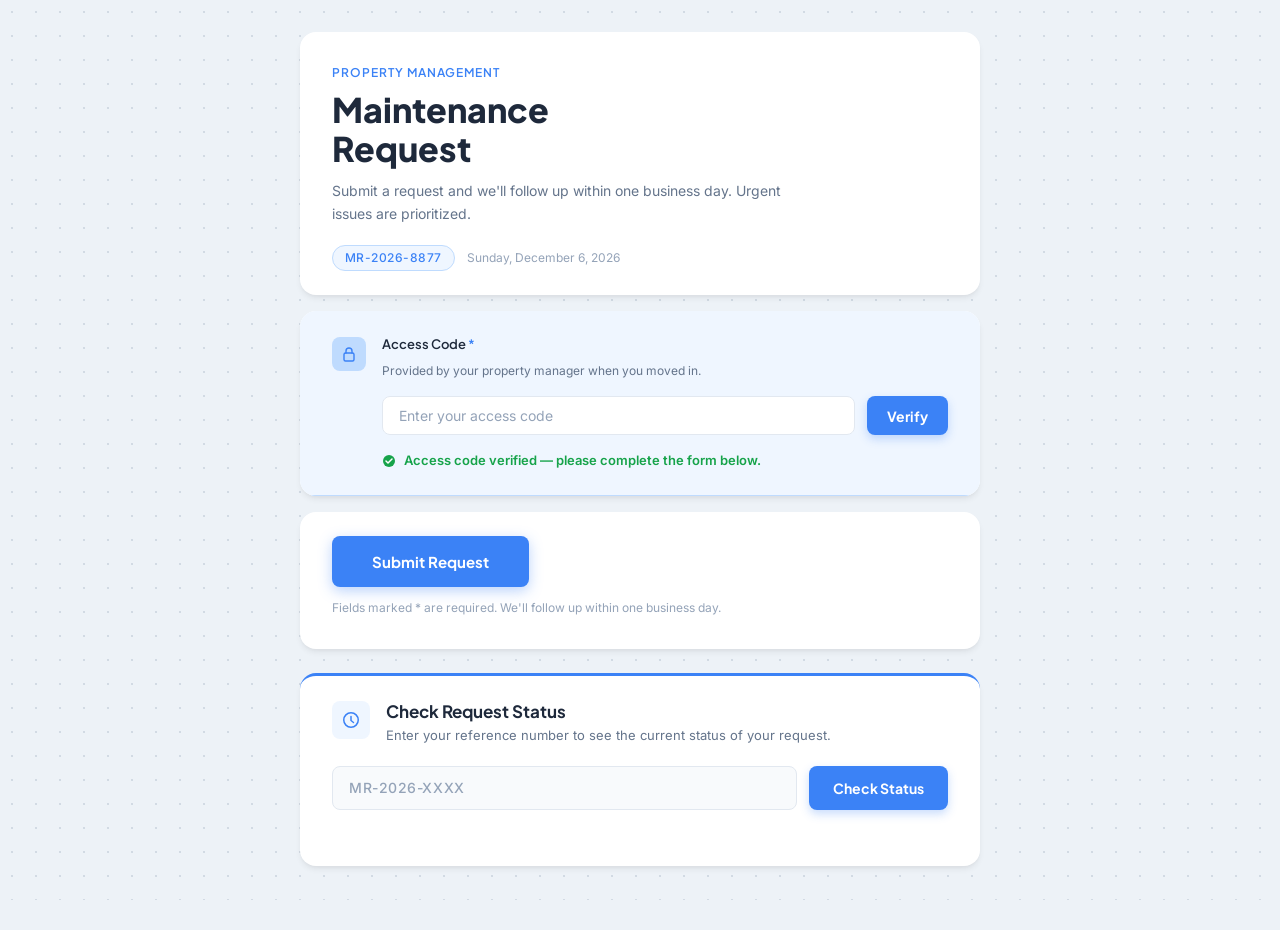
==== commit 229b87ef: "Move access code verification to n8n/Notion (server-side)" ====
--- a/maintenance_request.html
+++ b/maintenance_request.html
@@ -40,20 +40,36 @@
           <div class="field access-gate__field">
             <label class="field__label field__label--required" for="accessCode">Access Code</label>
             <p class="access-gate__hint">Provided by your property manager when you moved in.</p>
-            <input
-              class="field__input access-gate__input"
-              type="text"
-              id="accessCode"
-              name="accessCode"
-              required
-              autocomplete="off"
-              spellcheck="false"
-              placeholder="Enter your access code"
-            />
+            <div class="access-gate__input-row" id="accessGateInputRow">
+              <input
+                class="field__input access-gate__input"
+                type="text"
+                id="accessCode"
+                name="accessCode"
+                autocomplete="off"
+                spellcheck="false"
+                placeholder="Enter your access code"
+              />
+              <button type="button" class="access-gate__verify-btn" id="verifyBtn">
+                <span id="verifyBtnLabel">Verify</span>
+                <div class="dot-pulse access-gate__dots" id="verifyDotPulse" aria-hidden="true">
+                  <span></span><span></span><span></span>
+                </div>
+              </button>
+            </div>
             <span class="field__error" id="accessCode-error">Invalid access code. Please check with your property manager.</span>
-          </div>
-        </div>
-      </section>
+            <div class="access-gate__verified-badge" id="verifiedBadge" hidden>
+              <svg width="14" height="14" viewBox="0 0 14 14" fill="none" aria-hidden="true">
+                <circle cx="7" cy="7" r="6" fill="#16A34A"/>
+                <path d="M4 7l2 2 4-4" stroke="#fff" stroke-width="1.5" stroke-linecap="round" stroke-linejoin="round"/>
+              </svg>
+              Access code verified — please complete the form below.
+            </div>
+          </div>
+        </div>
+      </section>
+
+      <div class="form-body" id="formBody" hidden>
 
       <!-- Section 1: Property + Urgency -->
       <section class="form-section">
@@ -247,10 +263,12 @@
         </div>
       </section>
 
+      </div><!-- /.form-body -->
+
     </form>
 
     <!-- Submit footer (outside form card, its own card) -->
-    <footer class="form-footer">
+    <footer class="form-footer" id="formFooter" hidden>
       <button type="submit" form="maintenanceForm" class="submit-btn" id="submitBtn">
         <span class="submit-label" id="submitLabel">Submit Request</span>
         <div class="dot-pulse" id="dotPulse" aria-hidden="true">
--- a/style.css
+++ b/style.css
@@ -628,9 +628,18 @@
 }
 
 /* ── Access Code Gate ────────────────────────────────────────────── */
+.form-body {
+  animation: slideUp 300ms cubic-bezier(0.4, 0, 0.2, 1) both;
+}
+
 .access-gate {
   background: var(--accent-light);
   border-bottom: 1px solid var(--accent-mid) !important;
+}
+
+.access-gate--verified {
+  background: var(--success-light);
+  border-bottom: 1px solid #BBF7D0 !important;
 }
 
 .access-gate__inner {
@@ -660,7 +669,57 @@
   margin-bottom: var(--sp-2);
 }
 
-.access-gate__input { background: #fff; }
+.access-gate__input { background: #fff; flex: 1; min-width: 0; }
+
+.access-gate__input-row {
+  display: flex;
+  gap: var(--sp-3);
+}
+
+.access-gate__verify-btn {
+  font-family: var(--font-display);
+  font-size: 14px;
+  font-weight: 700;
+  color: #fff;
+  background: var(--accent);
+  border: none;
+  border-radius: var(--radius-sm);
+  padding: 10px var(--sp-5);
+  cursor: pointer;
+  transition: background var(--transition), box-shadow var(--transition), transform 80ms ease;
+  display: flex;
+  align-items: center;
+  gap: var(--sp-2);
+  white-space: nowrap;
+  flex-shrink: 0;
+  box-shadow: 0 4px 10px rgba(59,130,246,0.28);
+}
+
+.access-gate__verify-btn:hover:not(:disabled) {
+  background: var(--accent-hover);
+  box-shadow: 0 6px 14px rgba(59,130,246,0.38);
+}
+
+.access-gate__verify-btn:active:not(:disabled) { transform: translateY(1px); box-shadow: none; }
+.access-gate__verify-btn:disabled { opacity: 0.6; cursor: not-allowed; box-shadow: none; }
+
+.access-gate__dots { display: none; }
+.access-gate__dots--visible { display: flex; }
+
+.access-gate__verified-badge {
+  display: flex;
+  align-items: center;
+  gap: var(--sp-2);
+  font-size: 13px;
+  font-weight: 600;
+  color: var(--success);
+  margin-top: var(--sp-2);
+}
+
+@media (max-width: 479px) {
+  .access-gate__input-row { flex-direction: column; }
+  .access-gate__verify-btn { width: 100%; justify-content: center; }
+}
 
 /* ── Status badge color tokens ───────────────────────────────────── */
 :root {
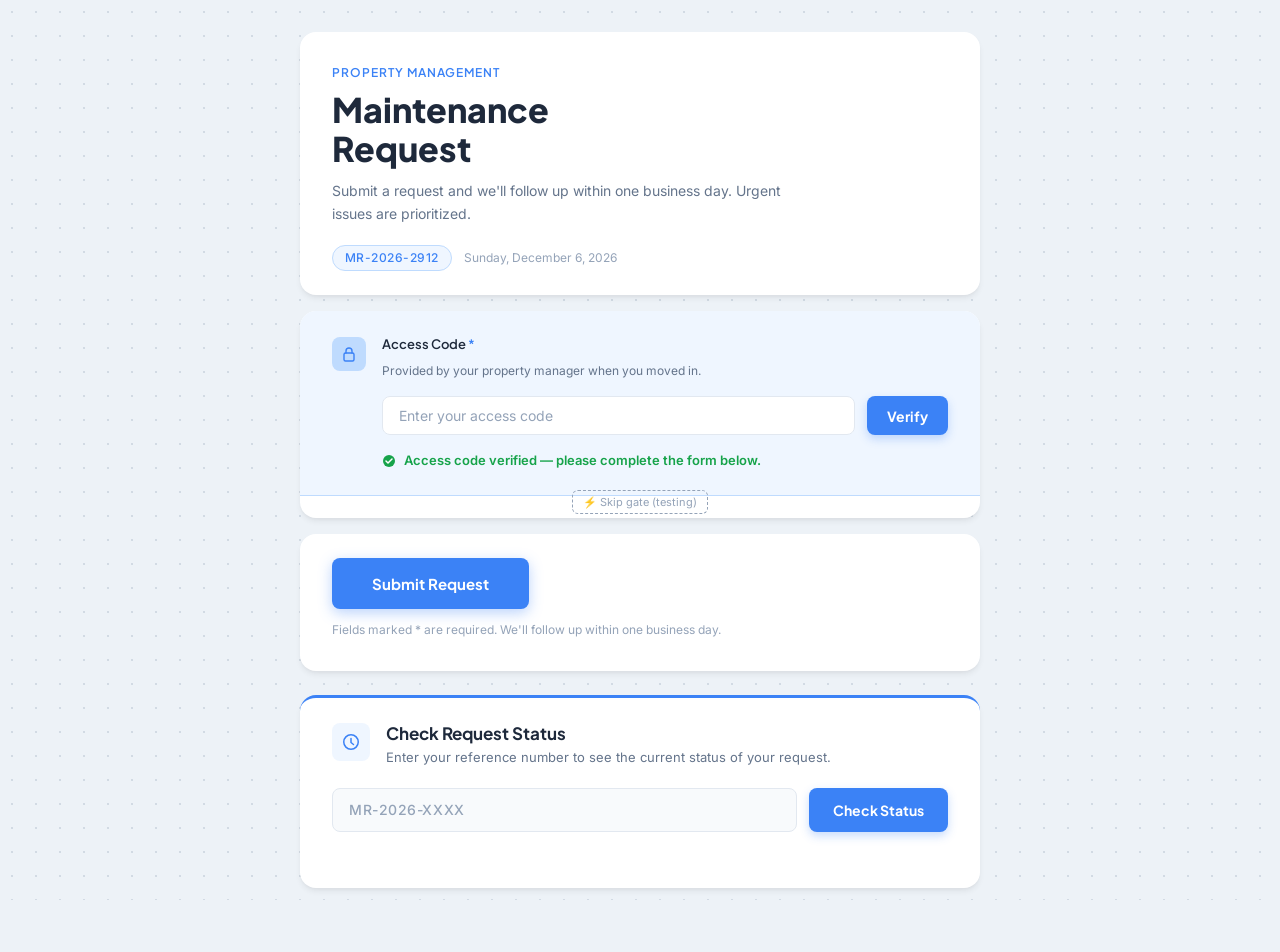
==== commit 43e173b6: "Add preferred days field and testing bypass button - Added multi-select day chips (Mon–Sun) to Secti" ====
--- a/maintenance_request.html
+++ b/maintenance_request.html
@@ -69,6 +69,11 @@
         </div>
       </section>
 
+      <!-- Testing bypass button — remove before going live -->
+      <div style="text-align:center;margin-top:-8px;margin-bottom:4px">
+        <button type="button" id="testSkipBtn" style="font-size:11px;padding:4px 10px;border:1px dashed #94A3B8;border-radius:6px;background:transparent;color:#94A3B8;cursor:pointer;font-family:var(--font-body)">⚡ Skip gate (testing)</button>
+      </div>
+
       <div class="form-body" id="formBody" hidden>
 
       <!-- Section 1: Property + Urgency -->
@@ -222,6 +227,20 @@
               </select>
               <span class="field__error" id="bestTime-error">Please select a best time.</span>
             </div>
+          </div>
+
+          <div class="field">
+            <label class="field__label" for="preferredDays">Preferred days</label>
+            <div class="days-control" role="group" aria-label="Preferred days">
+              <button type="button" class="day-btn" data-value="Mon" aria-pressed="false">Mon</button>
+              <button type="button" class="day-btn" data-value="Tue" aria-pressed="false">Tue</button>
+              <button type="button" class="day-btn" data-value="Wed" aria-pressed="false">Wed</button>
+              <button type="button" class="day-btn" data-value="Thu" aria-pressed="false">Thu</button>
+              <button type="button" class="day-btn" data-value="Fri" aria-pressed="false">Fri</button>
+              <button type="button" class="day-btn" data-value="Sat" aria-pressed="false">Sat</button>
+              <button type="button" class="day-btn" data-value="Sun" aria-pressed="false">Sun</button>
+            </div>
+            <input type="hidden" id="preferredDays" name="preferredDays" value="">
           </div>
 
         </div>
--- a/style.css
+++ b/style.css
@@ -359,6 +359,39 @@
   box-shadow: var(--shadow-sm);
 }
 
+/* ── Preferred Days Control ──────────────────────────────────────── */
+.days-control {
+  display: flex;
+  flex-wrap: wrap;
+  gap: 6px;
+  margin-top: 2px;
+}
+
+.day-btn {
+  padding: var(--sp-2) var(--sp-3);
+  border: 1.5px solid var(--border);
+  border-radius: var(--radius-sm);
+  background: var(--surface);
+  cursor: pointer;
+  font-family: var(--font-display);
+  font-size: 12px;
+  font-weight: 600;
+  color: var(--ink-muted);
+  transition: all var(--transition);
+  user-select: none;
+  min-width: 44px;
+  text-align: center;
+}
+
+.day-btn:hover { background: var(--border); color: var(--ink); }
+
+.day-btn[aria-pressed="true"] {
+  background: var(--accent-light);
+  color: var(--accent-hover);
+  border-color: var(--accent-mid);
+  box-shadow: var(--shadow-sm);
+}
+
 /* ── File Upload Drop Zone ───────────────────────────────────────── */
 .drop-zone {
   border: 2px dashed var(--border);
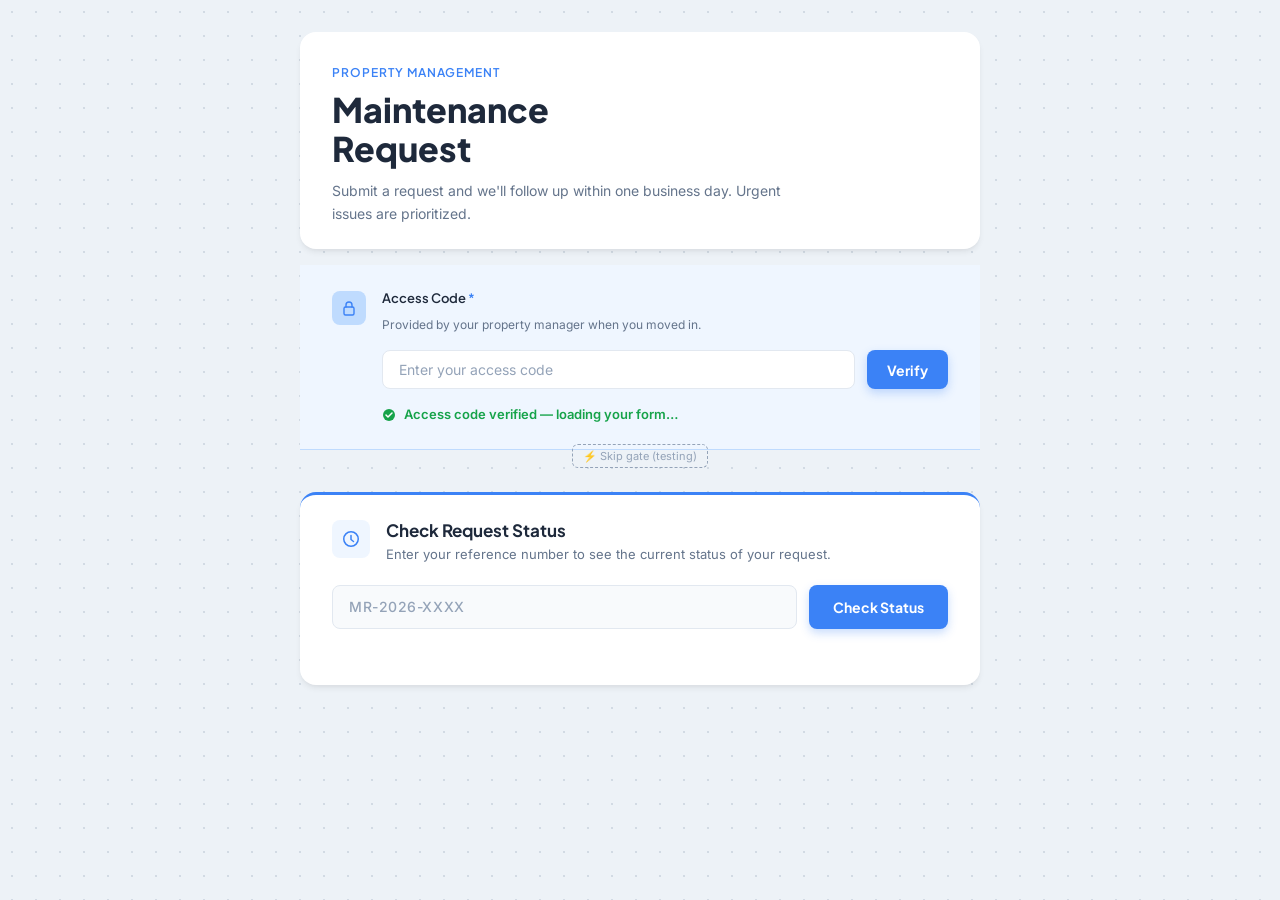
==== commit aefa3181: "Restructure into two-screen flow with sessionStorage session persistence - Screen 1: access code log" ====
--- a/maintenance_request.html
+++ b/maintenance_request.html
@@ -11,25 +11,17 @@
 <main class="page">
   <div class="form-container" id="formContainer">
 
-    <!-- Header -->
-    <header class="form-header">
-      <span class="form-header__eyebrow">Property Management</span>
-      <h1 class="form-header__title">Maintenance<br>Request</h1>
-      <p class="form-header__subtitle">Submit a request and we'll follow up within one business day. Urgent issues are prioritized.</p>
-      <div class="form-header__meta">
-        <span class="ref-chip" id="refChip">MR-—</span>
-        <span class="form-header__date" id="headerDate"></span>
-      </div>
-    </header>
-
-    <!-- Error Banner -->
-    <div class="error-banner" id="errorBanner" role="alert"></div>
-
-    <!-- Form -->
-    <form id="maintenanceForm" novalidate>
+    <!-- ══ SCREEN 1: Login + Status Check ══════════════════════════ -->
+    <div id="screen1">
+
+      <header class="form-header">
+        <span class="form-header__eyebrow">Property Management</span>
+        <h1 class="form-header__title">Maintenance<br>Request</h1>
+        <p class="form-header__subtitle">Submit a request and we'll follow up within one business day. Urgent issues are prioritized.</p>
+      </header>
 
       <!-- Access Code Gate -->
-      <section class="form-section access-gate">
+      <section class="form-section access-gate" id="accessGate">
         <div class="access-gate__inner">
           <div class="access-gate__icon" aria-hidden="true">
             <svg width="16" height="16" viewBox="0 0 16 16" fill="none" xmlns="http://www.w3.org/2000/svg">
@@ -63,7 +55,7 @@
                 <circle cx="7" cy="7" r="6" fill="#16A34A"/>
                 <path d="M4 7l2 2 4-4" stroke="#fff" stroke-width="1.5" stroke-linecap="round" stroke-linejoin="round"/>
               </svg>
-              Access code verified — please complete the form below.
+              Access code verified — loading your form…
             </div>
           </div>
         </div>
@@ -74,325 +66,359 @@
         <button type="button" id="testSkipBtn" style="font-size:11px;padding:4px 10px;border:1px dashed #94A3B8;border-radius:6px;background:transparent;color:#94A3B8;cursor:pointer;font-family:var(--font-body)">⚡ Skip gate (testing)</button>
       </div>
 
-      <div class="form-body" id="formBody" hidden>
-
-      <!-- Section 1: Property + Urgency -->
-      <section class="form-section">
-        <span class="section-label"><span class="section-num">1</span> Property &amp; Priority</span>
-        <div class="field-group">
-
-          <div class="field">
-            <label class="field__label field__label--required" for="property">Property</label>
-            <select class="field__select" id="property" name="property" required>
-              <option value="" disabled selected>Select your unit</option>
-            </select>
-            <span class="field__error" id="property-error">Please select a property.</span>
-          </div>
-
-          <div class="field">
-            <span class="field__label field__label--required">Urgency</span>
-            <div class="urgency-control" role="group" aria-label="Urgency level">
-              <div class="urgency-control__slider urgency-control__slider--normal" id="urgencySlider"></div>
-              <button type="button" class="urgency-btn" data-value="urgent" aria-pressed="false">Urgent</button>
-              <button type="button" class="urgency-btn" data-value="normal" aria-pressed="true">Normal</button>
-              <button type="button" class="urgency-btn" data-value="minor" aria-pressed="false">Minor</button>
-            </div>
-            <input type="hidden" id="urgency" name="urgency" value="normal" />
-            <span class="field__error" id="urgency-error">Please select an urgency level.</span>
-          </div>
-
-        </div>
+      <!-- Status Checker -->
+      <section class="status-checker" id="statusChecker" aria-label="Check request status">
+
+        <div class="status-checker__header">
+          <div class="status-checker__icon" aria-hidden="true">
+            <svg width="18" height="18" viewBox="0 0 18 18" fill="none" xmlns="http://www.w3.org/2000/svg">
+              <circle cx="9" cy="9" r="7.25" stroke="currentColor" stroke-width="1.5"/>
+              <path d="M9 5.5v4l2.5 2" stroke="currentColor" stroke-width="1.5" stroke-linecap="round" stroke-linejoin="round"/>
+            </svg>
+          </div>
+          <div>
+            <h2 class="status-checker__title">Check Request Status</h2>
+            <p class="status-checker__subtitle">Enter your reference number to see the current status of your request.</p>
+          </div>
+        </div>
+
+        <div class="status-checker__form">
+          <div class="status-checker__input-row">
+            <input
+              class="status-checker__input"
+              type="text"
+              id="statusRefInput"
+              placeholder="MR-2026-XXXX"
+              autocomplete="off"
+              spellcheck="false"
+              maxlength="15"
+              aria-label="Reference number"
+            />
+            <button class="status-checker__btn" id="statusCheckBtn" type="button">
+              <span class="status-checker__btn-label" id="statusBtnLabel">Check Status</span>
+              <div class="dot-pulse status-checker__btn-dots" id="statusDotPulse" aria-hidden="true">
+                <span></span><span></span><span></span>
+              </div>
+            </button>
+          </div>
+          <p class="status-checker__input-hint" id="statusInputHint" aria-live="polite"></p>
+        </div>
+
+        <div class="status-result" id="statusResult" hidden>
+
+          <div class="status-result__not-found" id="statusNotFound" hidden>
+            <svg width="16" height="16" viewBox="0 0 16 16" fill="none" aria-hidden="true">
+              <circle cx="8" cy="8" r="6.25" stroke="currentColor" stroke-width="1.5"/>
+              <path d="M8 5v3.5" stroke="currentColor" stroke-width="1.5" stroke-linecap="round"/>
+              <circle cx="8" cy="11" r="0.75" fill="currentColor"/>
+            </svg>
+            <span>No request found for that reference number. Please double-check and try again.</span>
+          </div>
+
+          <div class="status-result__card" id="statusCard" hidden>
+            <div class="status-result__top">
+              <div class="status-result__ref-row">
+                <span class="status-result__ref" id="statusCardRef"></span>
+                <span class="status-badge" id="statusBadge"></span>
+              </div>
+              <p class="status-result__submitted" id="statusCardSubmitted"></p>
+            </div>
+            <div class="status-result__details">
+              <div class="status-result__detail">
+                <span class="status-result__detail-key">Property</span>
+                <span class="status-result__detail-val" id="statusCardProperty"></span>
+              </div>
+              <div class="status-result__detail">
+                <span class="status-result__detail-key">Problem type</span>
+                <span class="status-result__detail-val" id="statusCardProblemType"></span>
+              </div>
+              <div class="status-result__detail">
+                <span class="status-result__detail-key">Tenant</span>
+                <span class="status-result__detail-val" id="statusCardTenant"></span>
+              </div>
+            </div>
+            <div class="status-result__notes" id="statusCardNotesWrap" hidden>
+              <span class="status-result__notes-label">Notes from management</span>
+              <p class="status-result__notes-body" id="statusCardNotes"></p>
+            </div>
+          </div>
+
+        </div>
+
       </section>
 
-      <!-- Section 2: Problem Type + Location -->
-      <section class="form-section">
-        <span class="section-label"><span class="section-num">2</span> Problem Details</span>
-        <div class="field-group">
-
-          <div class="field-row field-row--2">
+    </div><!-- /#screen1 -->
+
+    <!-- ══ SCREEN 2: Maintenance Form ══════════════════════════════ -->
+    <div id="screen2" hidden>
+
+      <header class="form-header form-header--compact">
+        <span class="form-header__eyebrow">Property Management</span>
+        <p class="form-header__title--compact">Maintenance Request</p>
+        <div class="form-header__meta">
+          <span class="ref-chip" id="refChip">MR-—</span>
+          <span class="form-header__date" id="headerDate"></span>
+        </div>
+      </header>
+
+      <!-- Error Banner -->
+      <div class="error-banner" id="errorBanner" role="alert"></div>
+
+      <!-- Form -->
+      <form id="maintenanceForm" novalidate>
+
+        <!-- Tenant identity card (shown when access code auto-fills details) -->
+        <div class="tenant-card" id="tenantCard" hidden>
+          <div class="tenant-card__avatar">
+            <svg width="18" height="18" viewBox="0 0 24 24" fill="none" stroke="currentColor" stroke-width="2" stroke-linecap="round" stroke-linejoin="round" aria-hidden="true"><path d="M20 21v-2a4 4 0 0 0-4-4H8a4 4 0 0 0-4 4v2"/><circle cx="12" cy="7" r="4"/></svg>
+          </div>
+          <div class="tenant-card__body">
+            <p class="tenant-card__name" id="tcName"></p>
+            <p class="tenant-card__meta"><span id="tcUnit"></span></p>
+            <p class="tenant-card__meta tenant-card__meta--sub"><span id="tcEmail"></span><span class="tenant-card__sep">·</span><span id="tcPhone"></span></p>
+          </div>
+        </div>
+
+        <div class="form-body" id="formBody">
+
+        <!-- Section 1: Property + Urgency -->
+        <section class="form-section" id="section1">
+          <span class="section-label"><span class="section-num">1</span> <span class="section-title">Property &amp; Priority</span></span>
+          <div class="field-group">
+
+            <div class="field" id="propertyField">
+              <label class="field__label field__label--required" for="property">Property</label>
+              <select class="field__select" id="property" name="property" required>
+                <option value="" disabled selected>Select your unit</option>
+              </select>
+              <span class="field__error" id="property-error">Please select a property.</span>
+            </div>
+
             <div class="field">
-              <label class="field__label field__label--required" for="problemType">Problem type</label>
-              <select class="field__select" id="problemType" name="problemType" required>
-                <option value="" disabled selected>Select a category</option>
-              </select>
-              <span class="field__error" id="problemType-error">Please select a problem type.</span>
-            </div>
-
+              <span class="field__label field__label--required">Urgency</span>
+              <div class="urgency-control" role="group" aria-label="Urgency level">
+                <div class="urgency-control__slider urgency-control__slider--normal" id="urgencySlider"></div>
+                <button type="button" class="urgency-btn" data-value="urgent" aria-pressed="false">Urgent</button>
+                <button type="button" class="urgency-btn" data-value="normal" aria-pressed="true">Normal</button>
+                <button type="button" class="urgency-btn" data-value="minor" aria-pressed="false">Minor</button>
+              </div>
+              <input type="hidden" id="urgency" name="urgency" value="normal" />
+              <span class="field__error" id="urgency-error">Please select an urgency level.</span>
+            </div>
+
+          </div>
+        </section>
+
+        <!-- Section 2: Problem Type + Location -->
+        <section class="form-section">
+          <span class="section-label"><span class="section-num">2</span> Problem Details</span>
+          <div class="field-group">
+
+            <div class="field-row field-row--2">
+              <div class="field">
+                <label class="field__label field__label--required" for="problemType">Problem type</label>
+                <select class="field__select" id="problemType" name="problemType" required>
+                  <option value="" disabled selected>Select a category</option>
+                </select>
+                <span class="field__error" id="problemType-error">Please select a problem type.</span>
+              </div>
+
+              <div class="field">
+                <label class="field__label field__label--required" for="locationInUnit">Location in unit</label>
+                <select class="field__select" id="locationInUnit" name="locationInUnit" required>
+                  <option value="" disabled selected>Select a location</option>
+                </select>
+                <span class="field__error" id="locationInUnit-error">Please select a location.</span>
+              </div>
+            </div>
+
+          </div>
+        </section>
+
+        <!-- Section 3: Description -->
+        <section class="form-section">
+          <span class="section-label"><span class="section-num">3</span> Description</span>
+          <div class="field-group">
             <div class="field">
-              <label class="field__label field__label--required" for="locationInUnit">Location in unit</label>
-              <select class="field__select" id="locationInUnit" name="locationInUnit" required>
-                <option value="" disabled selected>Select a location</option>
-              </select>
-              <span class="field__error" id="locationInUnit-error">Please select a location.</span>
-            </div>
-          </div>
-
-        </div>
-      </section>
-
-      <!-- Section 3: Description -->
-      <section class="form-section">
-        <span class="section-label"><span class="section-num">3</span> Description</span>
-        <div class="field-group">
-          <div class="field">
-            <label class="field__label field__label--required" for="description">Problem description</label>
-            <textarea
-              class="field__textarea"
-              id="description"
-              name="description"
-              required
-              placeholder="Describe the issue in detail — when it started, how severe it is, and any relevant observations…"
-            ></textarea>
-            <span class="field__error" id="description-error">Please describe the problem.</span>
-          </div>
-        </div>
-      </section>
-
-      <!-- Section 4: Tenant Info -->
-      <section class="form-section">
-        <span class="section-label"><span class="section-num">4</span> Your Information</span>
-        <div class="field-group">
-
-          <div class="field">
-            <label class="field__label field__label--required" for="tenantName">Full name</label>
-            <input
-              class="field__input"
-              type="text"
-              id="tenantName"
-              name="tenantName"
-              required
-              autocomplete="name"
-              placeholder="Jane Smith"
-            />
-            <span class="field__error" id="tenantName-error">Please enter your name.</span>
-          </div>
-
-          <div class="field-row field-row--2">
+              <label class="field__label field__label--required" for="description">Problem description</label>
+              <textarea
+                class="field__textarea"
+                id="description"
+                name="description"
+                required
+                placeholder="Describe the issue in detail — when it started, how severe it is, and any relevant observations…"
+              ></textarea>
+              <span class="field__error" id="description-error">Please describe the problem.</span>
+            </div>
+          </div>
+        </section>
+
+        <!-- Section 4: Tenant Info -->
+        <section class="form-section" id="tenantInfoSection">
+          <span class="section-label"><span class="section-num">4</span> Your Information</span>
+          <div class="field-group">
+
             <div class="field">
-              <label class="field__label field__label--required" for="tenantEmail">Email address</label>
+              <label class="field__label field__label--required" for="tenantName">Full name</label>
               <input
                 class="field__input"
-                type="email"
-                id="tenantEmail"
-                name="tenantEmail"
+                type="text"
+                id="tenantName"
+                name="tenantName"
                 required
-                autocomplete="email"
-                placeholder="jane@example.com"
+                autocomplete="name"
+                placeholder="Jane Smith"
               />
-              <span class="field__error" id="tenantEmail-error">Please enter a valid email address.</span>
+              <span class="field__error" id="tenantName-error">Please enter your name.</span>
+            </div>
+
+            <div class="field-row field-row--2">
+              <div class="field">
+                <label class="field__label field__label--required" for="tenantEmail">Email address</label>
+                <input
+                  class="field__input"
+                  type="email"
+                  id="tenantEmail"
+                  name="tenantEmail"
+                  required
+                  autocomplete="email"
+                  placeholder="jane@example.com"
+                />
+                <span class="field__error" id="tenantEmail-error">Please enter a valid email address.</span>
+              </div>
+
+              <div class="field">
+                <label class="field__label field__label--required" for="tenantPhone">Phone number</label>
+                <input
+                  class="field__input"
+                  type="tel"
+                  id="tenantPhone"
+                  name="tenantPhone"
+                  required
+                  autocomplete="tel"
+                  placeholder="(555) 000-0000"
+                />
+                <span class="field__error" id="tenantPhone-error">Please enter a phone number.</span>
+              </div>
+            </div>
+
+          </div>
+        </section>
+
+        <!-- Section 5: Entry + Best Time -->
+        <section class="form-section">
+          <span class="section-label"><span class="section-num">5</span> Access &amp; Availability</span>
+          <div class="field-group">
+
+            <div class="field-row field-row--2">
+              <div class="field">
+                <label class="field__label field__label--required" for="permissionToEnter">Permission to enter</label>
+                <select class="field__select" id="permissionToEnter" name="permissionToEnter" required>
+                  <option value="" disabled selected>Select an option</option>
+                  <option value="Yes">Yes</option>
+                  <option value="No">No — please contact me first</option>
+                  <option value="Only with notice">Only with notice</option>
+                </select>
+                <span class="field__error" id="permissionToEnter-error">Please select an entry option.</span>
+              </div>
+
+              <div class="field">
+                <label class="field__label field__label--required" for="bestTime">Best time to contact</label>
+                <select class="field__select" id="bestTime" name="bestTime" required>
+                  <option value="" disabled selected>Select a time</option>
+                  <option value="Morning">Morning (8 am – 12 pm)</option>
+                  <option value="Afternoon">Afternoon (12 pm – 5 pm)</option>
+                  <option value="Evening">Evening (5 pm – 8 pm)</option>
+                </select>
+                <span class="field__error" id="bestTime-error">Please select a best time.</span>
+              </div>
             </div>
 
             <div class="field">
-              <label class="field__label field__label--required" for="tenantPhone">Phone number</label>
-              <input
-                class="field__input"
-                type="tel"
-                id="tenantPhone"
-                name="tenantPhone"
-                required
-                autocomplete="tel"
-                placeholder="(555) 000-0000"
-              />
-              <span class="field__error" id="tenantPhone-error">Please enter a phone number.</span>
-            </div>
-          </div>
-
-        </div>
-      </section>
-
-      <!-- Section 5: Entry + Best Time -->
-      <section class="form-section">
-        <span class="section-label"><span class="section-num">5</span> Access &amp; Availability</span>
-        <div class="field-group">
-
-          <div class="field-row field-row--2">
+              <label class="field__label" for="preferredDays">Preferred days</label>
+              <div class="days-control" role="group" aria-label="Preferred days">
+                <button type="button" class="day-btn" data-value="Mon" aria-pressed="false">Mon</button>
+                <button type="button" class="day-btn" data-value="Tue" aria-pressed="false">Tue</button>
+                <button type="button" class="day-btn" data-value="Wed" aria-pressed="false">Wed</button>
+                <button type="button" class="day-btn" data-value="Thu" aria-pressed="false">Thu</button>
+                <button type="button" class="day-btn" data-value="Fri" aria-pressed="false">Fri</button>
+                <button type="button" class="day-btn" data-value="Sat" aria-pressed="false">Sat</button>
+                <button type="button" class="day-btn" data-value="Sun" aria-pressed="false">Sun</button>
+              </div>
+              <input type="hidden" id="preferredDays" name="preferredDays" value="">
+            </div>
+
+          </div>
+        </section>
+
+        <!-- Section 6: Photo Upload -->
+        <section class="form-section">
+          <span class="section-label"><span class="section-num">6</span> Photo <span style="font-weight:400;color:var(--ink-light);font-size:12px">(optional)</span></span>
+          <div class="field-group">
             <div class="field">
-              <label class="field__label field__label--required" for="permissionToEnter">Permission to enter</label>
-              <select class="field__select" id="permissionToEnter" name="permissionToEnter" required>
-                <option value="" disabled selected>Select an option</option>
-                <option value="Yes">Yes</option>
-                <option value="No">No — please contact me first</option>
-                <option value="Only with notice">Only with notice</option>
-              </select>
-              <span class="field__error" id="permissionToEnter-error">Please select an entry option.</span>
-            </div>
-
-            <div class="field">
-              <label class="field__label field__label--required" for="bestTime">Best time to contact</label>
-              <select class="field__select" id="bestTime" name="bestTime" required>
-                <option value="" disabled selected>Select a time</option>
-                <option value="Morning">Morning (8 am – 12 pm)</option>
-                <option value="Afternoon">Afternoon (12 pm – 5 pm)</option>
-                <option value="Evening">Evening (5 pm – 8 pm)</option>
-              </select>
-              <span class="field__error" id="bestTime-error">Please select a best time.</span>
-            </div>
-          </div>
-
-          <div class="field">
-            <label class="field__label" for="preferredDays">Preferred days</label>
-            <div class="days-control" role="group" aria-label="Preferred days">
-              <button type="button" class="day-btn" data-value="Mon" aria-pressed="false">Mon</button>
-              <button type="button" class="day-btn" data-value="Tue" aria-pressed="false">Tue</button>
-              <button type="button" class="day-btn" data-value="Wed" aria-pressed="false">Wed</button>
-              <button type="button" class="day-btn" data-value="Thu" aria-pressed="false">Thu</button>
-              <button type="button" class="day-btn" data-value="Fri" aria-pressed="false">Fri</button>
-              <button type="button" class="day-btn" data-value="Sat" aria-pressed="false">Sat</button>
-              <button type="button" class="day-btn" data-value="Sun" aria-pressed="false">Sun</button>
-            </div>
-            <input type="hidden" id="preferredDays" name="preferredDays" value="">
-          </div>
-
-        </div>
-      </section>
-
-      <!-- Section 6: Photo Upload -->
-      <section class="form-section">
-        <span class="section-label"><span class="section-num">6</span> Photo <span style="font-weight:400;color:var(--ink-light);font-size:12px">(optional)</span></span>
-        <div class="field-group">
-          <div class="field">
-            <div class="drop-zone" id="dropZone">
-              <input
-                class="drop-zone__input"
-                type="file"
-                id="photo"
-                name="photo"
-                accept="image/*,.pdf"
-              />
-              <svg class="drop-zone__icon" viewBox="0 0 32 32" fill="none" xmlns="http://www.w3.org/2000/svg">
-                <rect x="3" y="5" width="26" height="22" rx="1" stroke="currentColor" stroke-width="1.5"/>
-                <circle cx="11" cy="12" r="2.5" stroke="currentColor" stroke-width="1.5"/>
-                <path d="M3 22l7-7 5 5 4-4 10 7" stroke="currentColor" stroke-width="1.5" stroke-linejoin="round"/>
-              </svg>
-              <p class="drop-zone__label">
-                <strong>Click to upload</strong> or drag and drop<br>
-                JPG, PNG, HEIC, PDF — max 10 MB
-              </p>
-            </div>
-
-            <div class="drop-zone__preview" id="photoPreview">
-              <svg width="16" height="16" viewBox="0 0 16 16" fill="none" xmlns="http://www.w3.org/2000/svg" style="flex-shrink:0;opacity:0.5">
-                <rect x="1" y="1" width="14" height="14" rx="1" stroke="currentColor" stroke-width="1.2"/>
-                <path d="M1 11l4-4 3 3 2-2 5 4" stroke="currentColor" stroke-width="1.2"/>
-              </svg>
-              <span class="drop-zone__preview-name" id="photoName"></span>
-              <button type="button" class="drop-zone__preview-remove" id="photoRemove">Remove</button>
-            </div>
-          </div>
-        </div>
-      </section>
-
-      </div><!-- /.form-body -->
-
-    </form>
-
-    <!-- Submit footer (outside form card, its own card) -->
-    <footer class="form-footer" id="formFooter" hidden>
-      <button type="submit" form="maintenanceForm" class="submit-btn" id="submitBtn">
-        <span class="submit-label" id="submitLabel">Submit Request</span>
-        <div class="dot-pulse" id="dotPulse" aria-hidden="true">
-          <span></span><span></span><span></span>
-        </div>
-      </button>
-      <p class="form-footer__note">Fields marked * are required. We'll follow up within one business day.</p>
-    </footer>
-
-    <!-- Status Checker -->
-    <section class="status-checker" id="statusChecker" aria-label="Check request status">
-
-      <div class="status-checker__header">
-        <div class="status-checker__icon" aria-hidden="true">
-          <svg width="18" height="18" viewBox="0 0 18 18" fill="none" xmlns="http://www.w3.org/2000/svg">
-            <circle cx="9" cy="9" r="7.25" stroke="currentColor" stroke-width="1.5"/>
-            <path d="M9 5.5v4l2.5 2" stroke="currentColor" stroke-width="1.5" stroke-linecap="round" stroke-linejoin="round"/>
-          </svg>
-        </div>
-        <div>
-          <h2 class="status-checker__title">Check Request Status</h2>
-          <p class="status-checker__subtitle">Enter your reference number to see the current status of your request.</p>
+              <div class="drop-zone" id="dropZone">
+                <input
+                  class="drop-zone__input"
+                  type="file"
+                  id="photo"
+                  name="photo"
+                  accept="image/*,.pdf"
+                />
+                <svg class="drop-zone__icon" viewBox="0 0 32 32" fill="none" xmlns="http://www.w3.org/2000/svg">
+                  <rect x="3" y="5" width="26" height="22" rx="1" stroke="currentColor" stroke-width="1.5"/>
+                  <circle cx="11" cy="12" r="2.5" stroke="currentColor" stroke-width="1.5"/>
+                  <path d="M3 22l7-7 5 5 4-4 10 7" stroke="currentColor" stroke-width="1.5" stroke-linejoin="round"/>
+                </svg>
+                <p class="drop-zone__label">
+                  <strong>Click to upload</strong> or drag and drop<br>
+                  JPG, PNG, HEIC, PDF — max 10 MB
+                </p>
+              </div>
+
+              <div class="drop-zone__preview" id="photoPreview">
+                <svg width="16" height="16" viewBox="0 0 16 16" fill="none" xmlns="http://www.w3.org/2000/svg" style="flex-shrink:0;opacity:0.5">
+                  <rect x="1" y="1" width="14" height="14" rx="1" stroke="currentColor" stroke-width="1.2"/>
+                  <path d="M1 11l4-4 3 3 2-2 5 4" stroke="currentColor" stroke-width="1.2"/>
+                </svg>
+                <span class="drop-zone__preview-name" id="photoName"></span>
+                <button type="button" class="drop-zone__preview-remove" id="photoRemove">Remove</button>
+              </div>
+            </div>
+          </div>
+        </section>
+
+        </div><!-- /.form-body -->
+
+      </form>
+
+      <!-- Submit footer -->
+      <footer class="form-footer" id="formFooter">
+        <button type="submit" form="maintenanceForm" class="submit-btn" id="submitBtn">
+          <span class="submit-label" id="submitLabel">Submit Request</span>
+          <div class="dot-pulse" id="dotPulse" aria-hidden="true">
+            <span></span><span></span><span></span>
+          </div>
+        </button>
+        <p class="form-footer__note">Fields marked * are required. We'll follow up within one business day.</p>
+      </footer>
+
+      <!-- Success State -->
+      <div class="success-state" id="successState" hidden>
+        <div class="success-card">
+          <div class="success-card__icon">
+            <svg width="20" height="20" viewBox="0 0 20 20" fill="none" xmlns="http://www.w3.org/2000/svg">
+              <path d="M4 10l4 4 8-8" stroke="currentColor" stroke-width="2" stroke-linecap="square"/>
+            </svg>
+          </div>
+          <h2 class="success-card__title">Request Received</h2>
+          <p class="success-card__body">Your maintenance request has been submitted. We'll be in touch within one business day to schedule a visit or follow up with questions.</p>
+          <div class="success-card__ref" id="successRef"></div>
+          <div class="success-card__details" id="successDetails"></div>
+          <button type="button" class="new-request-btn" id="newRequestBtn">Submit another request</button>
         </div>
       </div>
 
-      <div class="status-checker__form">
-        <div class="status-checker__input-row">
-          <input
-            class="status-checker__input"
-            type="text"
-            id="statusRefInput"
-            placeholder="MR-2026-XXXX"
-            autocomplete="off"
-            spellcheck="false"
-            maxlength="15"
-            aria-label="Reference number"
-          />
-          <button class="status-checker__btn" id="statusCheckBtn" type="button">
-            <span class="status-checker__btn-label" id="statusBtnLabel">Check Status</span>
-            <div class="dot-pulse status-checker__btn-dots" id="statusDotPulse" aria-hidden="true">
-              <span></span><span></span><span></span>
-            </div>
-          </button>
-        </div>
-        <p class="status-checker__input-hint" id="statusInputHint" aria-live="polite"></p>
-      </div>
-
-      <div class="status-result" id="statusResult" hidden>
-
-        <div class="status-result__not-found" id="statusNotFound" hidden>
-          <svg width="16" height="16" viewBox="0 0 16 16" fill="none" aria-hidden="true">
-            <circle cx="8" cy="8" r="6.25" stroke="currentColor" stroke-width="1.5"/>
-            <path d="M8 5v3.5" stroke="currentColor" stroke-width="1.5" stroke-linecap="round"/>
-            <circle cx="8" cy="11" r="0.75" fill="currentColor"/>
-          </svg>
-          <span>No request found for that reference number. Please double-check and try again.</span>
-        </div>
-
-        <div class="status-result__card" id="statusCard" hidden>
-          <div class="status-result__top">
-            <div class="status-result__ref-row">
-              <span class="status-result__ref" id="statusCardRef"></span>
-              <span class="status-badge" id="statusBadge"></span>
-            </div>
-            <p class="status-result__submitted" id="statusCardSubmitted"></p>
-          </div>
-          <div class="status-result__details">
-            <div class="status-result__detail">
-              <span class="status-result__detail-key">Property</span>
-              <span class="status-result__detail-val" id="statusCardProperty"></span>
-            </div>
-            <div class="status-result__detail">
-              <span class="status-result__detail-key">Problem type</span>
-              <span class="status-result__detail-val" id="statusCardProblemType"></span>
-            </div>
-            <div class="status-result__detail">
-              <span class="status-result__detail-key">Tenant</span>
-              <span class="status-result__detail-val" id="statusCardTenant"></span>
-            </div>
-          </div>
-          <div class="status-result__notes" id="statusCardNotesWrap" hidden>
-            <span class="status-result__notes-label">Notes from management</span>
-            <p class="status-result__notes-body" id="statusCardNotes"></p>
-          </div>
-        </div>
-
-      </div>
-
-    </section>
-
-    <!-- Success State -->
-    <div class="success-state" id="successState" hidden>
-      <div class="success-card">
-        <div class="success-card__icon">
-          <svg width="20" height="20" viewBox="0 0 20 20" fill="none" xmlns="http://www.w3.org/2000/svg">
-            <path d="M4 10l4 4 8-8" stroke="currentColor" stroke-width="2" stroke-linecap="square"/>
-          </svg>
-        </div>
-        <h2 class="success-card__title">Request Received</h2>
-        <p class="success-card__body">Your maintenance request has been submitted. We'll be in touch within one business day to schedule a visit or follow up with questions.</p>
-        <div class="success-card__ref" id="successRef"></div>
-        <div class="success-card__details" id="successDetails"></div>
-        <button type="button" class="new-request-btn" id="newRequestBtn">Submit another request</button>
-      </div>
-    </div>
+    </div><!-- /#screen2 -->
 
   </div>
 </main>
--- a/style.css
+++ b/style.css
@@ -150,6 +150,43 @@
   color: var(--ink-light);
 }
 
+/* ── Compact header (Screen 2) ───────────────────────────────────── */
+.form-header--compact {
+  padding: var(--sp-5) var(--sp-8);
+  flex-direction: row;
+  align-items: center;
+  justify-content: space-between;
+  gap: var(--sp-4);
+  margin-bottom: 0;
+  border-radius: 0;
+  border-bottom: 1px solid var(--border);
+  box-shadow: none;
+  position: sticky;
+  top: 0;
+  z-index: 10;
+}
+
+.form-header__title--compact {
+  font-family: var(--font-display);
+  font-size: 15px;
+  font-weight: 700;
+  color: var(--ink);
+  margin: 0;
+  white-space: nowrap;
+}
+
+.form-header--compact .form-header__eyebrow { display: none; }
+
+.form-header--compact .form-header__meta {
+  margin-top: 0;
+  flex-wrap: nowrap;
+}
+
+/* ── Screen 2 slide-in ───────────────────────────────────────────── */
+#screen2:not([hidden]) {
+  animation: slideUp 280ms cubic-bezier(0.4, 0, 0.2, 1) both;
+}
+
 /* ── Error Banner ────────────────────────────────────────────────── */
 .error-banner {
   display: none;
@@ -752,6 +789,56 @@
 @media (max-width: 479px) {
   .access-gate__input-row { flex-direction: column; }
   .access-gate__verify-btn { width: 100%; justify-content: center; }
+}
+
+/* ── Tenant identity card ────────────────────────────────────────── */
+.tenant-card {
+  display: flex;
+  align-items: flex-start;
+  gap: 12px;
+  padding: 14px 32px;
+  background: #F0FDF4;
+  border-bottom: 1px solid #BBF7D0;
+}
+
+.tenant-card__avatar {
+  width: 32px;
+  height: 32px;
+  border-radius: 50%;
+  background: #D1FAE5;
+  color: #059669;
+  display: flex;
+  align-items: center;
+  justify-content: center;
+  flex-shrink: 0;
+  margin-top: 2px;
+}
+
+.tenant-card__body { flex: 1; min-width: 0; }
+
+.tenant-card__name {
+  font-family: var(--font-display);
+  font-size: 14px;
+  font-weight: 700;
+  color: var(--ink);
+  margin: 0 0 2px;
+}
+
+.tenant-card__meta {
+  font-size: 12px;
+  color: var(--ink-muted);
+  margin: 0;
+  display: flex;
+  align-items: center;
+  gap: 6px;
+  flex-wrap: wrap;
+}
+
+.tenant-card__meta--sub { margin-top: 2px; color: var(--ink-light); }
+.tenant-card__sep { opacity: 0.5; }
+
+@media (max-width: 479px) {
+  .tenant-card { padding: 12px 20px; }
 }
 
 /* ── Status badge color tokens ───────────────────────────────────── */
